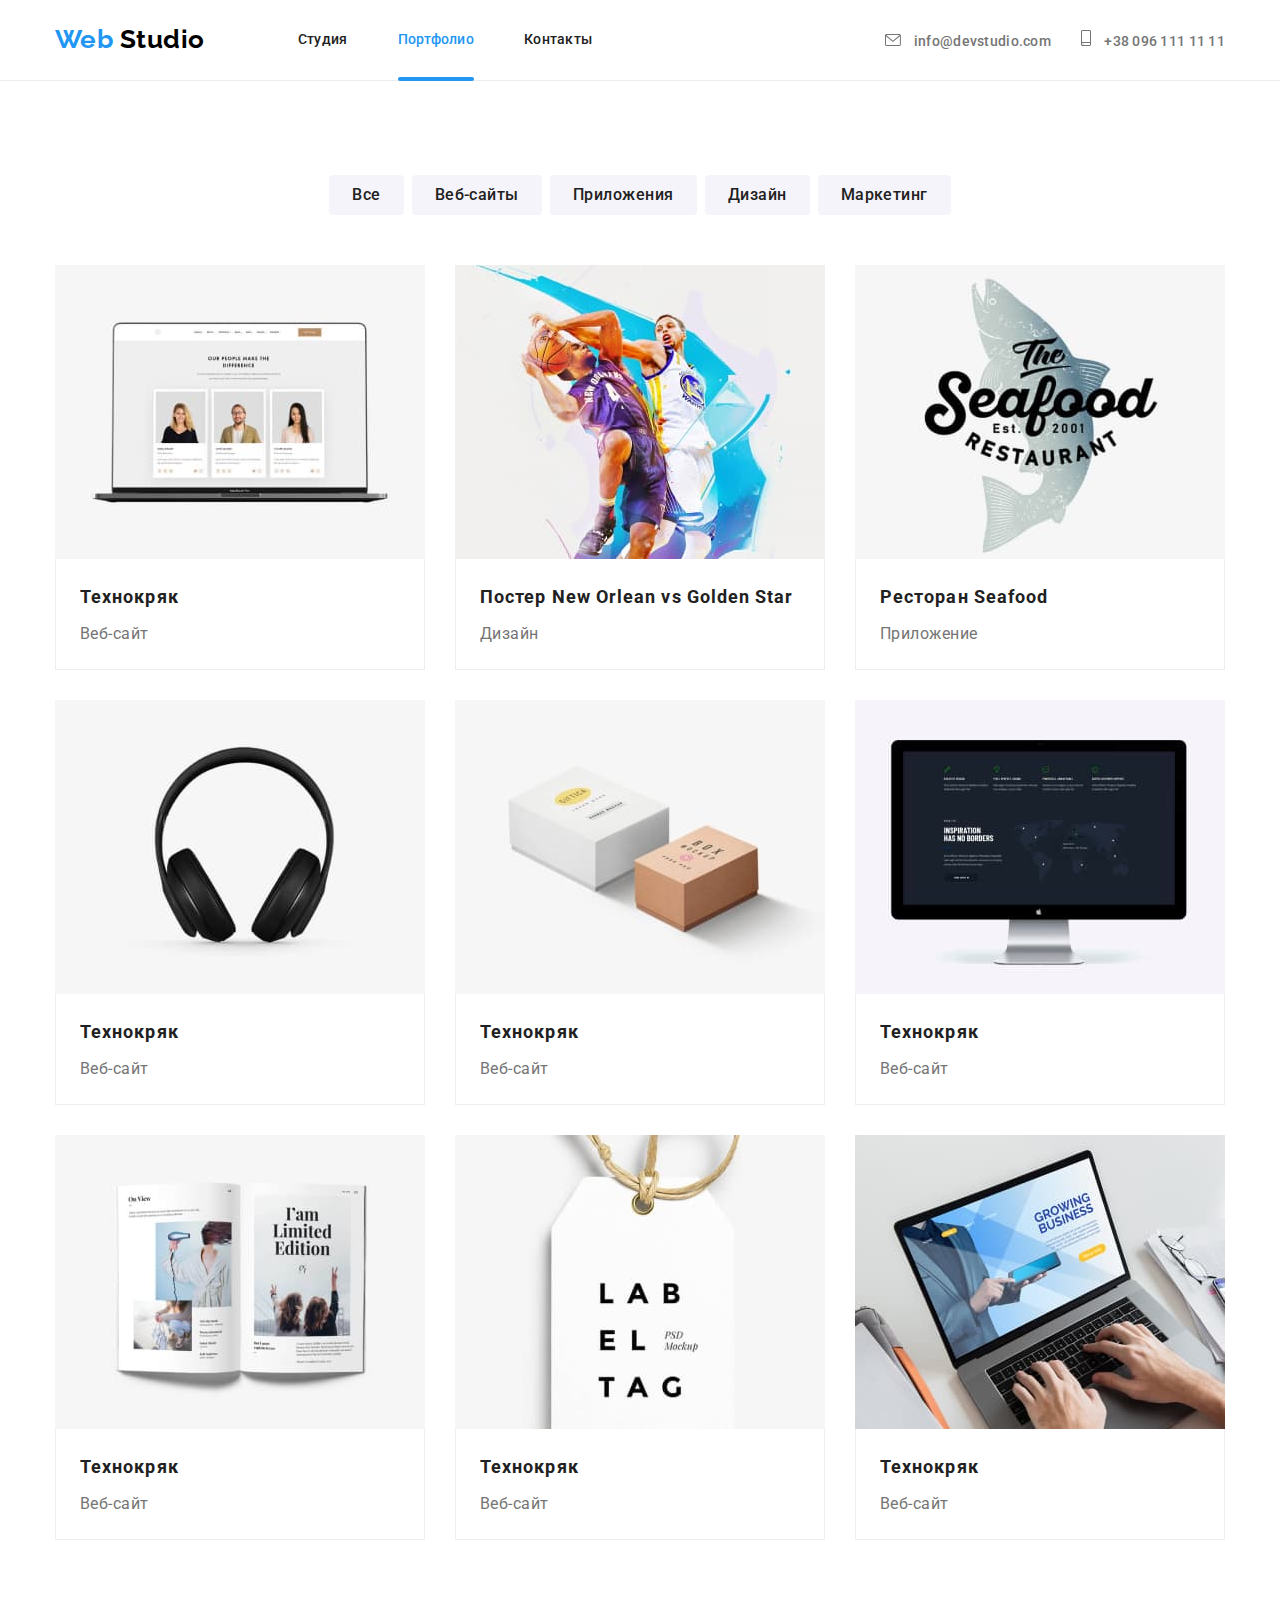
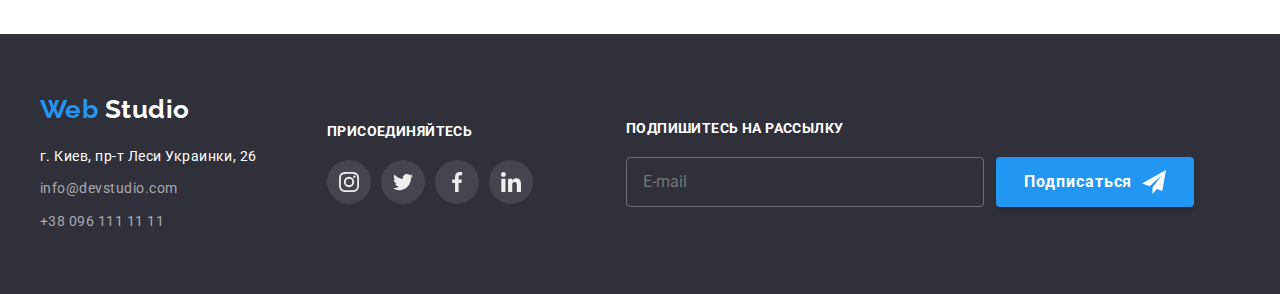
==== portfolio.html @ 6290dba3 "new" ====
<!DOCTYPE html>
<html lang="ru">
  <head>
    <meta charset="UTF-8" />
    <meta http-equiv="X-UA-Compatible" content="IE=edge" />
    <meta name="viewport" content="width=device-width, initial-scale=1.0" />
    <title>WebStudio</title>
    <link
      href="https://fonts.googleapis.com/css2?family=Raleway:wght@700&family=Roboto:wght@400;500;700;900&display=swap"
      rel="stylesheet"
    />
    <link
      rel="stylesheet"
      href="https://cdnjs.cloudflare.com/ajax/libs/modern-normalize/1.1.0/modern-normalize.min.css"
    />
    <!-- <link rel="stylesheet" href="./css/styles.css" /> -->
    <link rel="stylesheet" href="./css/main.min.css"/>
  </head>
  <body>
    <!--  Шапка страницы -->
    <header class="header">
      <div class="container main-nav">
        <a href="./index.html" class="logo link">
          Web <span class="accent link">Studio</span></a
        >

        <!-- Навигация -->
        <nav>
          <ul class="site-nav">
            <li class="item"><a href="./index.html" class="link">Студия</a></li>
            <li class="item">
              <a href="./portfolio.html" class="link current">Портфолио</a>
            </li>
            <li class="item"><a href="" class="link item">Контакты</a></li>
          </ul>
        </nav>

        <!-- Контактные данные -->
        <ul class="auth-nav">
          <li class="item">
            <a href="mailto:info@devstudio.com" class="auth-nav-link link">
              <svg class="auth-icon" width="16px" height="12px">
                <use href="./images/symbol-img.svg#icon-envelope"></use>
              </svg>
              info@devstudio.com
            </a>
          </li>
          <li class="item">
            <a href="tel:+380961111111" class="auth-nav-link link">
              <svg class="auth-icon" width="10" height="16">
                <use href="./images/symbol-img.svg#icon-smartphone"></use>
              </svg>
              +38 096 111 11 11
            </a>
          </li>
        </ul>
      </div>
    </header>

    <!-- Фильтр и контент -->
    <main class="main__portfolio">
      <section>
        <div class="container">
          <ul class="filter">
            <li class="filter__item">
              <button type="button" class="filter__button">Все</button>
            </li>
            <li class="filter__item">
              <button type="button" class="filter__button">Веб-сайты</button>
            </li>
            <li class="filter__item">
              <button type="button" class="filter__button">Приложения</button>
            </li>
            <li class="filter__item">
              <button type="button" class="filter__button">Дизайн</button>
            </li>
            <li class="filter__item">
              <button type="button" class="filter__button">Маркетинг</button>
            </li>
          </ul>
        </div>

        <!-- Content-->
        <h1 class="content-hero visually-hidden">Content</h1>
        <div class="container">
          <ul class="card">
            <li class="card__info">
              <a class="card__link link" href="">
                <div class="card__item">
                  <img
                    src="./images/img-portfolio2.jpg"
                    alt="Открытый ноутбух"
                    width="370"
                    height="294"
                  />
                  <p class="card__text">
                    Ресурс предлагает комплексные предложения с разным уровнем
                    функционала и сервисов. Все это позволит посетителю получить
                    исчерпывающие сведения о компании или частном лице.
                  </p>
                </div>

                <div class="header__conteiner">
                  <h2 class="header__title">Технокряк</h2>
                  <p class="header__text">Веб-сайт</p>
                </div>
              </a>
            </li>
            <li class="card__info">
              <a class="card__link link" href="">
                <div class="card__item">
                  <img
                    src="./images/img-portfolio3.jpg"
                    alt="Баскетболисты"
                    width="370"
                    height="294"
                  />
                  <p class="card__text">
                    РРесурс предлагает комплексные предложения с разным уровнем
                    функционала и сервисов. Все это позволит посетителю получить
                    исчерпывающие сведения о компании или частном лице.
                  </p>
                </div>

                <div class="header__conteiner">
                  <h2 class="header__title">
                    Постер New Orlean vs Golden Star
                  </h2>
                  <p class="header__text">Дизайн</p>
                </div>
              </a>
            </li>
            <li class="card__info">
              <a class="card__link link" href="">
                <div class="card__item">
                  <img
                    src="./images/img-portfolio4.jpg"
                    alt="Лого ресторана"
                    width="370"
                    height="294"
                  />
                  <p class="card__text">
                    Ресурс предлагает комплексные предложения с разным уровнем
                    функционала и сервисов. Все это позволит посетителю получить
                    исчерпывающие сведения о компании или частном лице.
                  </p>
                </div>

                <div class="header__conteiner">
                  <h2 class="header__title">Ресторан Seafood</h2>
                  <p class="header__text">Приложение</p>
                </div>
              </a>
            </li>
            <li class="card__info">
              <a class="card__link link" href="">
                <div class="card__item">
                  <img
                    src="./images/img-portfolio5.jpg"
                    alt="Открытый ноутбух"
                    width="370"
                    height="294"
                  />
                  <p class="card__text">
                    Ресурс предлагает комплексные предложения с разным уровнем
                    функционала и сервисов. Все это позволит посетителю получить
                    исчерпывающие сведения о компании или частном лице.
                  </p>
                </div>

                <div class="header__conteiner">
                  <h2 class="header__title">Технокряк</h2>
                  <p class="header__text">Веб-сайт</p>
                </div>
              </a>
            </li>
            <li class="card__info">
              <a class="card__link link" href="">
                <div class="card__item">
                  <img
                    src="./images/img-portfolio6.jpg"
                    alt="Открытый ноутбух"
                    width="370"
                    height="294"
                  />
                  <p class="card__text">
                    Ресурс предлагает комплексные предложения с разным уровнем
                    функционала и сервисов. Все это позволит посетителю получить
                    исчерпывающие сведения о компании или частном лице.
                  </p>
                </div>

                <div class="header__conteiner">
                  <h2 class="header__title">Технокряк</h2>
                  <p class="header__text">Веб-сайт</p>
                </div>
              </a>
            </li>
            <li class="card__info">
              <a class="card__link link" href="">
                <div class="card__item">
                  <img
                    src="./images/img-portfolio7.jpg"
                    alt="Открытый ноутбух"
                    width="370"
                    height="294"
                  />
                  <p class="card__text">
                    Ресурс предлагает комплексные предложения с разным уровнем
                    функционала и сервисов. Все это позволит посетителю получить
                    исчерпывающие сведения о компании или частном лице.
                  </p>
                </div>

                <div class="header__conteiner">
                  <h2 class="header__title">Технокряк</h2>
                  <p class="header__text">Веб-сайт</p>
                </div>
              </a>
            </li>
            <li class="card__info">
              <a class="card__link link" href="">
                <div class="card__item">
                  <img
                    src="./images/img-portfolio8.jpg"
                    alt="Открытый ноутбух"
                    width="370"
                    height="294"
                  />
                  <p class="card__text">
                    Ресурс предлагает комплексные предложения с разным уровнем
                    функционала и сервисов. Все это позволит посетителю получить
                    исчерпывающие сведения о компании или частном лице.
                  </p>
                </div>

                <div class="header__conteiner">
                  <h2 class="header__title">Технокряк</h2>
                  <p class="header__text">Веб-сайт</p>
                </div>
              </a>
            </li>
            <li class="card__info">
              <a class="card__link link" href="">
                <div class="card__item">
                  <img
                    src="./images/img-portfolio9.jpg"
                    alt="Открытый ноутбух"
                    width="370"
                    height="294"
                  />
                  <p class="card__text">
                    Ресурс предлагает комплексные предложения с разным уровнем
                    функционала и сервисов. Все это позволит посетителю получить
                    исчерпывающие сведения о компании или частном лице.
                  </p>
                </div>

                <div class="header__conteiner">
                  <h2 class="header__title">Технокряк</h2>
                  <p class="header__text">Веб-сайт</p>
                </div>
              </a>
            </li>
            <li class="card__info">
              <a class="card__link link" href="">
                <div class="card__item">
                  <img
                    src="./images/img-portfolio10.jpg"
                    alt="Открытый ноутбух"
                    width="370"
                    height="294"
                  />
                  <p class="card__text">
                    Ресурс предлагает комплексные предложения с разным уровнем
                    функционала и сервисов. Все это позволит посетителю получить
                    исчерпывающие сведения о компании или частном лице.
                  </p>
                </div>

                <div class="header__conteiner">
                  <h2 class="header__title">Технокряк</h2>
                  <p class="header__text">Веб-сайт</p>
                </div>
              </a>
            </li>
          </ul>
        </div>
      </section>
    </main>

     <!-- Page footer -->
    <footer class="footer">
      <div class="footer__container container ">
        <div >
          <a href="./index.html" class="footer__logo link">
            Web <span class="accent link">Studio</span></a
          >
          <address class="navigation">
            <a
              href="https://goo.gl/maps/A9gjcNeJawxpGRib9"
              class="navigation__address link"
              >г. Киев, пр-т Леси Украинки, 26</a
            >
            <ul >
              <li class="navigation__item">
                <a href="mailto:info@devstudio.com" class="navigation__link link"
                  >info@devstudio.com</a
                >
              </li>
              <li class="navigation__item">
                <a href="tel:+380961111111" class="navigation__link link"
                  >+38 096 111 11 11</a
                >
              </li>
            </ul>
          </address>
        </div>
        <div class="soc__conteinet">
          <h2 class="soc__title">Присоединяйтесь</h2>
          <ul class="soc__wrap list">
            <li class="soc__item">
              <a href="" class="soc__link link">
                <svg class="icon-soc-footer" width="20" height="20">
                  <use href="./images/symbol-img.svg#icon-instagram-2"></use>
                </svg>
              </a>
            </li>
            <li class="soc__item">
              <a href="" class="soc__link link">
                <svg class="icon-soc-footer" width="20" height="20">
                  <use href="./images/symbol-img.svg#icon-twitter-1"></use>
                </svg>
              </a>
            </li>
            <li class="soc__item">
              <a href="" class="soc__link link">
                <svg class="icon-soc-footer" width="20" height="20">
                  <use href="./images/symbol-img.svg#icon-facebook-1"></use>
                </svg>
              </a>
            </li>
            <li class="soc__item">
              <a href="" class="soc__link link">
                <svg class="icon-soc-footer" width="20" height="20">
                  <use href="./images/symbol-img.svg#icon-linkedin-1"></use>
                </svg>
              </a>
            </li>
          </ul>
        </div>

        <div class="footer-subs">
          <form class="footer-subs-form">
            <h2 class="soc__title">Подпишитесь на рассылку</h2>
            <label for="email" class="footer-form-label"> 
              <input
                type="email"
                class="footer-form-input"
                name="email"
                placeholder="E-mail"
              />
            
            <button type="submit" class="button-subs-footer">
              Подписаться
              <span>
                <svg class="icon-subs-footer" width="24" height="24">
                  <use href="./images/symbol-img.svg#icon-icon-send"></use>
                </svg>
              </span>
            </button>
            </label>
            
          </form>
        </div>
      </div>
    </footer>
  </body>
</html>
---- css/main.min.css ----
:root{--accent-color: #2196f3;--primery-text-color: #757575;--titel-text-color: #212121;--white-color: #ffffff;--main-background-color: #e5e5e5;--secondary-background-color: #f5f4fa;--footer-text-color: rgba(255, 255, 255, 0.6);--background-color-hero-footer: #2f303a;--lodo-color: #000000}.visually-hidden{position:absolute;white-space:nowrap;width:1px;height:1px;overflow:hidden;border:0;padding:0;clip:rect(0 0 0 0);-webkit-clip-path:inset(50%);clip-path:inset(50%);margin:-1px}body{color:var(--titel-text-color);font-family:Roboto,sans-serif;letter-spacing:.03em}.container{margin:0 auto;width:1200px;padding-left:15px;padding-right:15px}h1,h2,h3,h4,h5,h6,p{margin:0}ul{margin:0;padding-left:0}ul{list-style:none}.link{text-decoration:none;margin:0;padding:0}img{display:block}.header{border-bottom:1px solid #ececec}.main-nav{display:-webkit-box;display:-ms-flexbox;display:flex;-webkit-box-align:center;-ms-flex-align:center;align-items:center}.site-nav,.auth-nav{font-weight:500;font-size:14px;line-height:1.14;letter-spacing:.02em}.site-nav{display:-webkit-box;display:-ms-flexbox;display:flex;margin-left:93px}.site-nav .item:not(:last-child){margin-right:50px}.site-nav .item{display:block}.site-nav .link{display:block;position:relative;padding-top:32px;padding-bottom:32px;-webkit-transition:color 250ms cubic-bezier(0.4, 0, 0.2, 1);transition:color 250ms cubic-bezier(0.4, 0, 0.2, 1)}.site-nav .link{color:var(--titel-text-color)}.site-nav .link:hover,.site-nav .link:focus{color:var(--accent-color)}.site-nav .link.current{color:var(--accent-color)}.site-nav .link.current::after{content:"";position:absolute;display:block;width:100%;height:4px;background:#2196f3;border-radius:2px;bottom:-1px}.auth-nav{display:-webkit-box;display:-ms-flexbox;display:flex;margin-left:auto;-webkit-box-align:baseline;-ms-flex-align:baseline;align-items:baseline}.auth-nav .item+.item{margin-left:30px}.auth-icon{margin-right:10px;fill:var(--primery-text-color);background-color:#fff;-webkit-transition:fill 250ms cubic-bezier(0.4, 0, 0.2, 1);transition:fill 250ms cubic-bezier(0.4, 0, 0.2, 1)}.auth-nav-link{-webkit-transition:color 250ms cubic-bezier(0.4, 0, 0.2, 1);transition:color 250ms cubic-bezier(0.4, 0, 0.2, 1)}.auth-nav-link{color:var(--primery-text-color)}.auth-nav-link:hover,.auth-nav-link:focus{color:var(--accent-color)}.auth-nav-link:hover .auth-icon,.auth-nav-link:focus .auth-icon{fill:var(--accent-color)}.logo{font-family:Raleway,sans-serif;font-weight:700;font-size:26px;line-height:1.19;-webkit-transition:color 250ms cubic-bezier(0.4, 0, 0.2, 1);transition:color 250ms cubic-bezier(0.4, 0, 0.2, 1)}.logo{color:var(--accent-color);padding-top:24px;padding-bottom:25px}.logo .accent{color:var(--lodo-color);-webkit-transition:color 250ms cubic-bezier(0.4, 0, 0.2, 1);transition:color 250ms cubic-bezier(0.4, 0, 0.2, 1)}.logo .accent:hover,.logo .accent:focus{color:var(--accent-color)}.logo:hover,.logo:focus{color:var(--logo-color)}.hero{background-color:var(--background-color-hero-footer);background-image:-webkit-gradient(linear, left top, left bottom, from(rgba(47, 48, 58, 0.4)), to(rgba(47, 48, 58, 0.4))),url(../images/Img-hero.jpg);background-image:linear-gradient(rgba(47, 48, 58, 0.4), rgba(47, 48, 58, 0.4)),url(../images/Img-hero.jpg);max-width:1600px;background-size:cover;text-align:center;margin:0 auto;padding-top:200px;padding-bottom:200px;background-repeat:no-repeat}.hero-title{color:var(--white-color);font-weight:900;font-size:44px;line-height:1.36;letter-spacing:.06em;text-transform:uppercase;margin-bottom:30px;max-width:696px;display:inline-block}.hero-button{color:var(--white-color);background-color:var(--accent-color);font-weight:700;font-size:16px;line-height:1.88;-webkit-box-align:center;-ms-flex-align:center;align-items:center;letter-spacing:.06em;cursor:pointer;border-radius:4px;padding:10px 32px;display:inline-block;min-width:200px;border:1px solid rgba(0,0,0,0);-webkit-transition:color 250ms cubic-bezier(0.4, 0, 0.2, 1);transition:color 250ms cubic-bezier(0.4, 0, 0.2, 1)}.container-making{display:-webkit-box;display:-ms-flexbox;display:flex;-webkit-box-pack:justify;-ms-flex-pack:justify;justify-content:space-between}.section-making{padding:94px 0px;padding-top:0}.text{color:var(--primery-text-color);font-size:14px;line-height:1.71}.making-top-wrap{position:relative}.making-text{position:absolute;bottom:0;top:88%;left:50%;width:370px;height:70px;-webkit-transform:translate(-50%, -50%);transform:translate(-50%, -50%);padding-top:27px;text-align:center;font-weight:700;font-size:14px;line-height:1.14;letter-spacing:.03em;text-transform:uppercase;color:#fff;background-color:rgba(47,48,58,.8)}.making-title{font-weight:700;font-size:36px;line-height:1.16;text-align:center;margin-bottom:50px}.benefits-title{font-weight:700;font-size:14px;line-height:1.14;text-transform:uppercase}.benefits-conteiner{display:-webkit-box;display:-ms-flexbox;display:flex;-ms-flex-preferred-size:calc(25% - 30px);flex-basis:calc(25% - 30px)}.section-benefits .benefits-item+.benefits-item{margin-left:30px}.section-benefits,.section-team{padding:94px 0px}.benefits-title{margin-bottom:10px}.sectio-icon-benefits{display:-webkit-box;display:-ms-flexbox;display:flex;-webkit-box-align:center;-ms-flex-align:center;align-items:center;-webkit-box-pack:center;-ms-flex-pack:center;justify-content:center;width:270px;height:120px;background-color:#f5f4fa;margin-bottom:30px}.conteiner-team{display:-webkit-box;display:-ms-flexbox;display:flex}.team-title{font-weight:700;font-size:36px;line-height:1.16;text-align:center;margin-bottom:50px}.conteiner-team .team-link+.team-link{margin-left:30px}.team-link{-webkit-box-shadow:0px 1px 3px rgba(0,0,0,.12),0px 1px 1px rgba(0,0,0,.14),0px 2px 1px rgba(0,0,0,.2);box-shadow:0px 1px 3px rgba(0,0,0,.12),0px 1px 1px rgba(0,0,0,.14),0px 2px 1px rgba(0,0,0,.2)}.section-team{background-color:var(--secondary-background-color)}.section-team .team-link{background-color:#fff}.personal-title,.personal-text{font-weight:500;font-size:16px;line-height:1.18;text-align:center}.personal-text{color:var(--primery-text-color);font-weight:400;margin-top:10px;margin-bottom:16px}.team-item{padding-top:30px;padding-bottom:30px}.personal-soc{display:-webkit-box;display:-ms-flexbox;display:flex;-webkit-box-pack:center;-ms-flex-pack:center;justify-content:center;background-size:100%;gap:10px}.personal-soc-link{width:44px;height:44px;border-radius:50%;display:-webkit-box;display:-ms-flexbox;display:flex;-webkit-box-pack:center;-ms-flex-pack:center;justify-content:center;-webkit-box-align:center;-ms-flex-align:center;align-items:center;-webkit-transition:background-color 250ms cubic-bezier(0.4, 0, 0.2, 1);transition:background-color 250ms cubic-bezier(0.4, 0, 0.2, 1)}.icon-soc{fill:#afb1b8;-webkit-transition:fill 250ms cubic-bezier(0.4, 0, 0.2, 1);transition:fill 250ms cubic-bezier(0.4, 0, 0.2, 1)}.personal-soc-link:hover,.personal-soc-link:focus{background-color:var(--accent-color)}.personal-soc-link:hover .icon-soc,.personal-soc-link:focus .icon-soc{fill:var(--white-color)}.section-customer{display:-webkit-box;display:-ms-flexbox;display:flex;padding-top:94px;padding-bottom:94px}.container-customer{display:-webkit-box;display:-ms-flexbox;display:flex;gap:30px}.customer-title{font-weight:700;font-size:36px;line-height:1.16;text-align:center;letter-spacing:.03em;color:var(--titel-text-color);margin-bottom:50px}.customer-link{width:170px;height:92px;display:-webkit-box;display:-ms-flexbox;display:flex;-webkit-box-pack:center;-ms-flex-pack:center;justify-content:center;-webkit-box-align:center;-ms-flex-align:center;align-items:center;border:1px solid #afb1b8;border-radius:4px;fill:#afb1b8;-webkit-transition:border-color 250ms cubic-bezier(0.4, 0, 0.2, 1);transition:border-color 250ms cubic-bezier(0.4, 0, 0.2, 1)}.icon-customer{-webkit-transition:fill 250ms cubic-bezier(0.4, 0, 0.2, 1);transition:fill 250ms cubic-bezier(0.4, 0, 0.2, 1)}.customer-link:hover,.customer-link:focus{border-color:#2196f3}.customer-link:hover .icon-customer,.customer-link:focus .icon-customer{fill:#2196f3}.footer{background-color:var(--background-color-hero-footer)}.footer__container{padding:60px 0 60px;display:-webkit-box;display:-ms-flexbox;display:flex;-webkit-box-align:center;-ms-flex-align:center;align-items:center}.footer__logo{color:var(--accent-color);font-family:Raleway,sans-serif;margin-bottom:20px;-webkit-transition:color 250ms cubic-bezier(0.4, 0, 0.2, 1);transition:color 250ms cubic-bezier(0.4, 0, 0.2, 1);font-weight:700;font-size:26px;line-height:1.19}.footer__logo:hover,.footer__logo:focus{color:var(--white-color)}.footer__logo .accent{-webkit-transition:color 250ms cubic-bezier(0.4, 0, 0.2, 1);transition:color 250ms cubic-bezier(0.4, 0, 0.2, 1);color:var(--white-color)}.footer__logo .accent:hover,.footer__logo .accent:focus{color:var(--accent-color)}.navigation__address{color:#fff;font-weight:400;font-size:14px;line-height:1.71;font-style:normal;margin-top:20px;margin-bottom:9px;display:inline-block}.navigation__link{color:var(--footer-text-color);font-size:14px;line-height:1.71;font-style:normal;display:inline-block;-webkit-transition:color 250ms cubic-bezier(0.4, 0, 0.2, 1);transition:color 250ms cubic-bezier(0.4, 0, 0.2, 1)}.navigation__link:hover,.navigation__link:focus{color:var(--accent-color)}.navigation__item:not(:last-child){margin-bottom:9px}.soc__title{font-weight:700;font-size:14px;line-height:1.14;letter-spacing:.03em;text-transform:uppercase;color:#fff;margin-bottom:20px}.soc__wrap{display:-webkit-box;display:-ms-flexbox;display:flex;gap:10px}.soc__link{display:-webkit-box;display:-ms-flexbox;display:flex;width:44px;height:44px;border-radius:50%;-webkit-box-pack:center;-ms-flex-pack:center;justify-content:center;-webkit-box-align:center;-ms-flex-align:center;align-items:center;fill:#eee;background:rgba(255,255,255,.1);-webkit-transition:background-color 250ms cubic-bezier(0.4, 0, 0.2, 1);transition:background-color 250ms cubic-bezier(0.4, 0, 0.2, 1)}.soc__link:hover,.soc__link:focus{background-color:#2196f3}.soc__conteinet{max-width:206px;margin-left:70px}.footer-subs{display:-webkit-box;display:-ms-flexbox;display:flex;width:570px;min-height:86px;margin-left:93px;-webkit-box-align:center;-ms-flex-align:center;align-items:center}.footer-form-label{display:-webkit-box;display:-ms-flexbox;display:flex}.footer-form-input{padding-left:16px;background-color:rgba(0,0,0,0);border:1px solid rgba(255,255,255,.3);border-radius:4px;margin-right:12px;width:358px;height:50px;color:var(--white-color)}.button-subs-footer{background-color:var(--accent-color);padding:10px 28px;font-weight:700;font-size:16px;line-height:1.88px;cursor:pointer;display:-webkit-box;display:-ms-flexbox;display:flex;-webkit-box-align:center;-ms-flex-align:center;align-items:center;text-align:center;letter-spacing:.06em;color:#fff;-webkit-box-shadow:0px 4px 4px rgba(0,0,0,.15);box-shadow:0px 4px 4px rgba(0,0,0,.15);border-radius:4px;border:#2196f3}.icon-subs-footer{margin-left:10px}.backdrop{position:fixed;top:0;width:100%;height:100%;background-color:rgba(0,0,0,.2);-webkit-transition:opacity 250ms cubic-bezier(0.4, 0, 0.2, 1),visibility 250ms;transition:opacity 250ms cubic-bezier(0.4, 0, 0.2, 1),visibility 250ms;background-color:rgba(0,0,0,.2)}.modal{position:absolute;width:528px;height:581px;top:50%;left:50%;-webkit-transform:translate(-50%, -50%) scale(1);transform:translate(-50%, -50%) scale(1);background-color:#fff;border-radius:4px;-webkit-box-shadow:0px 1px 3px rgba(0,0,0,.12),0px 1px 1px rgba(0,0,0,.14),0px 2px 1px rgba(0,0,0,.2);box-shadow:0px 1px 3px rgba(0,0,0,.12),0px 1px 1px rgba(0,0,0,.14),0px 2px 1px rgba(0,0,0,.2);-webkit-transition:-webkit-transform 250ms cubic-bezier(0.4, 0, 0.2, 1);transition:-webkit-transform 250ms cubic-bezier(0.4, 0, 0.2, 1);transition:transform 250ms cubic-bezier(0.4, 0, 0.2, 1);transition:transform 250ms cubic-bezier(0.4, 0, 0.2, 1), -webkit-transform 250ms cubic-bezier(0.4, 0, 0.2, 1);padding:40px}.backdrop.is-hidden .modal{-webkit-transform:translate(-50%, 50%) scale(0);transform:translate(-50%, 50%) scale(0)}.modal-close{position:absolute;right:8px;top:8px;width:30px;height:30px;border:1px solid rgba(0,0,0,.1);border-radius:50%;background-color:rgba(0,0,0,0)}.is-hidden{opacity:0;visibility:hidden;pointer-events:none}textarea{resize:none}.modal-close:hover{fill:#2196f3;-webkit-transition:border-color 250ms cubic-bezier(0.4, 0, 0.2, 1);transition:border-color 250ms cubic-bezier(0.4, 0, 0.2, 1);cursor:pointer}.modal-title{font-weight:700;font-size:20px;line-height:1.15;text-align:center;letter-spacing:.03em;margin-bottom:12px;display:block}.modal-form{font-weight:400;font-size:12px;line-height:1.1;letter-spacing:.01em;color:#757575;display:block;margin-bottom:10px}.modal-form-input{display:block;width:100%;height:40px;border:1px solid rgba(33,33,33,.2);border-radius:4px;padding-left:42px;font-weight:400;font-size:12px;line-height:1.6px;color:#757575;letter-spacing:.01em;-webkit-transition:border-color 250ms cubic-bezier(0.4, 0, 0.2, 1);transition:border-color 250ms cubic-bezier(0.4, 0, 0.2, 1);cursor:pointer}.modal-form-input:focus{outline:rgba(0,0,0,0);border-color:var(--accent-color)}.modal-comment:focus{outline:rgba(0,0,0,0);border-color:var(--accent-color)}.input-wrap{position:relative;-webkit-transition:border-color 250ms cubic-bezier(0.4, 0, 0.2, 1);transition:border-color 250ms cubic-bezier(0.4, 0, 0.2, 1)}.icon-modal{position:absolute;top:50%;left:12px;-webkit-transform:translateY(-50%);transform:translateY(-50%)}.modal-form-input:focus+.icon-modal{fill:var(--accent-color)}textarea::-webkit-input-placeholder{display:block;font-weight:400;font-size:12px;line-height:1.6px;letter-spacing:.01em;color:rgba(117,117,117,.5);padding-top:6px}textarea::-moz-placeholder{display:block;font-weight:400;font-size:12px;line-height:1.6px;letter-spacing:.01em;color:rgba(117,117,117,.5);padding-top:6px}textarea:-ms-input-placeholder{display:block;font-weight:400;font-size:12px;line-height:1.6px;letter-spacing:.01em;color:rgba(117,117,117,.5);padding-top:6px}textarea::-ms-input-placeholder{display:block;font-weight:400;font-size:12px;line-height:1.6px;letter-spacing:.01em;color:rgba(117,117,117,.5);padding-top:6px}textarea::placeholder{display:block;font-weight:400;font-size:12px;line-height:1.6px;letter-spacing:.01em;color:rgba(117,117,117,.5);padding-top:6px}.modal-comment{width:100%;height:120px;border:1px solid rgba(33,33,33,.2);border-radius:4px;padding:12px 16px}.label-chekbox{display:-webkit-box;display:-ms-flexbox;display:flex;-webkit-box-align:center;-ms-flex-align:center;align-items:center;-webkit-box-pack:center;-ms-flex-pack:center;justify-content:center;font-weight:400;font-size:14px;line-height:1.71px;letter-spacing:.03em;color:#757575;margin-top:20px;margin-bottom:30px}.accent-color-accord{color:#2196f3;margin-left:1.8px}.checkbox-accord{font-weight:400;font-size:14px;line-height:1.71px;letter-spacing:.03em;color:#757575;display:-webkit-box;display:-ms-flexbox;display:flex;-webkit-box-align:center;-ms-flex-align:center;align-items:center;-ms-flex-wrap:nowrap;flex-wrap:nowrap;-ms-flex-line-pack:center;align-content:center;-webkit-box-pack:center;-ms-flex-pack:center;justify-content:center;-webkit-transition:color 250ms cubic-bezier(0.4, 0, 0.2, 1);transition:color 250ms cubic-bezier(0.4, 0, 0.2, 1);margin-bottom:30px}.checkbox-accord::before{content:"";width:15px;height:15px;border:2px solid #212121;border-radius:3px;margin-right:7px}.input-checkbox-accord:checked+.checkbox-accord::before{background-color:#2196f3;border-color:var(--accent-color);background-image:url(../images/icon\ check.svg);background-repeat:no-repeat;background-size:contain;background-origin:border-box;-webkit-transition:color 250ms cubic-bezier(0.4, 0, 0.2, 1);transition:color 250ms cubic-bezier(0.4, 0, 0.2, 1)}.input-checkbox-accord{-webkit-appearance:none;-moz-appearance:none;appearance:none}.modal-go-button{color:var(--white-color);background-color:var(--accent-color);font-weight:700;font-size:16px;line-height:1.88;-webkit-box-align:center;-ms-flex-align:center;align-items:center;letter-spacing:.06em;cursor:pointer;border-radius:4px;padding:10px 55px;display:block;min-width:200px;border:1px solid rgba(0,0,0,0);-webkit-transition:color 250ms cubic-bezier(0.4, 0, 0.2, 1);transition:color 250ms cubic-bezier(0.4, 0, 0.2, 1);-webkit-box-shadow:0px 1px 3px rgba(0,0,0,.12),0px 1px 1px rgba(0,0,0,.14),0px 2px 1px rgba(0,0,0,.2);box-shadow:0px 1px 3px rgba(0,0,0,.12),0px 1px 1px rgba(0,0,0,.14),0px 2px 1px rgba(0,0,0,.2)}.container-modal-btn{display:-webkit-box;display:-ms-flexbox;display:flex;-webkit-box-align:center;-ms-flex-align:center;align-items:center;-ms-flex-wrap:nowrap;flex-wrap:nowrap;-ms-flex-line-pack:center;align-content:center;-webkit-box-pack:center;-ms-flex-pack:center;justify-content:center}.modal-form-label{display:block;margin-bottom:5px}.filter{display:-webkit-box;display:-ms-flexbox;display:flex;-webkit-box-pack:center;-ms-flex-pack:center;justify-content:center}.filter__item{margin-top:94px}.filter__item+.filter__item{margin-bottom:50px;margin-left:8px}.filter__button{font-family:"Roboto";font-weight:500;font-size:16px;line-height:1.62;letter-spacing:.03em;text-align:center;background-color:var(--secondary-background-color);color:var(--titel-text-color);-webkit-box-align:center;-ms-flex-align:center;align-items:center;cursor:pointer;display:inline-block;padding:6px 22px;border:1px solid rgba(0,0,0,0);border-radius:4px;-webkit-transition:color 250ms cubic-bezier(0.4, 0, 0.2, 1),background-color 250ms cubic-bezier(0.4, 0, 0.2, 1),-webkit-box-shadow 250ms cubic-bezier(0.4, 0, 0.2, 1);transition:color 250ms cubic-bezier(0.4, 0, 0.2, 1),background-color 250ms cubic-bezier(0.4, 0, 0.2, 1),-webkit-box-shadow 250ms cubic-bezier(0.4, 0, 0.2, 1);transition:color 250ms cubic-bezier(0.4, 0, 0.2, 1),background-color 250ms cubic-bezier(0.4, 0, 0.2, 1),box-shadow 250ms cubic-bezier(0.4, 0, 0.2, 1);transition:color 250ms cubic-bezier(0.4, 0, 0.2, 1),background-color 250ms cubic-bezier(0.4, 0, 0.2, 1),box-shadow 250ms cubic-bezier(0.4, 0, 0.2, 1),-webkit-box-shadow 250ms cubic-bezier(0.4, 0, 0.2, 1)}.filter__button:hover,.filter__button:focus{background-color:var(--accent-color);color:var(--white-color);-webkit-box-shadow:0px 3px 1px rgba(0,0,0,.1),0px 1px 2px rgba(0,0,0,.08),0px 2px 2px rgba(0,0,0,.12);box-shadow:0px 3px 1px rgba(0,0,0,.1),0px 1px 2px rgba(0,0,0,.08),0px 2px 2px rgba(0,0,0,.12)}.card{display:-webkit-box;display:-ms-flexbox;display:flex;-ms-flex-wrap:wrap;flex-wrap:wrap;margin-bottom:94px}.card__link{display:inline-block;-webkit-transition:-webkit-box-shadow 250ms cubic-bezier(0.4, 0, 0.2, 1);transition:-webkit-box-shadow 250ms cubic-bezier(0.4, 0, 0.2, 1);transition:box-shadow 250ms cubic-bezier(0.4, 0, 0.2, 1);transition:box-shadow 250ms cubic-bezier(0.4, 0, 0.2, 1), -webkit-box-shadow 250ms cubic-bezier(0.4, 0, 0.2, 1)}.card__link:hover,.card__link:focus{-webkit-box-shadow:0px 1px 1px rgba(0,0,0,.12),0px 4px 4px rgba(0,0,0,.06),1px 4px 6px rgba(0,0,0,.16);box-shadow:0px 1px 1px rgba(0,0,0,.12),0px 4px 4px rgba(0,0,0,.06),1px 4px 6px rgba(0,0,0,.16)}.card__info{margin-right:30px;margin-bottom:30px;-ms-flex-preferred-size:calc(33.3333333333% - 30px);flex-basis:calc(33.3333333333% - 30px)}.card__info:nth-child(3n){margin-right:0}.card__info:nth-last-child(-n+3){margin-bottom:0}.card__item{position:relative;overflow:hidden}.card__text{position:absolute;top:0;left:0;height:100%;-webkit-transform:translateY(100%);transform:translateY(100%);font-weight:400;font-size:18px;line-height:1.56;letter-spacing:.03em;padding:63px 24px;-webkit-transition:-webkit-transform 250ms cubic-bezier(0.4, 0, 0.2, 1);transition:-webkit-transform 250ms cubic-bezier(0.4, 0, 0.2, 1);transition:transform 250ms cubic-bezier(0.4, 0, 0.2, 1);transition:transform 250ms cubic-bezier(0.4, 0, 0.2, 1), -webkit-transform 250ms cubic-bezier(0.4, 0, 0.2, 1);background-color:rgba(33,150,243,.9);color:#fff}.card__info:hover .card__text,.card__info:focus .card__text{-webkit-transform:translateY(0);transform:translateY(0)}.header__conteiner{padding:20px 24px;background:#fff;border:1px solid #eee;border-top:0}.header__title{font-weight:700;font-size:18px;line-height:2;letter-spacing:.06em;color:var(--titel-text-color)}.header__text{font-size:16px;line-height:1.87;color:var(--primery-text-color);margin-top:4px}/*# sourceMappingURL=main.min.css.map */
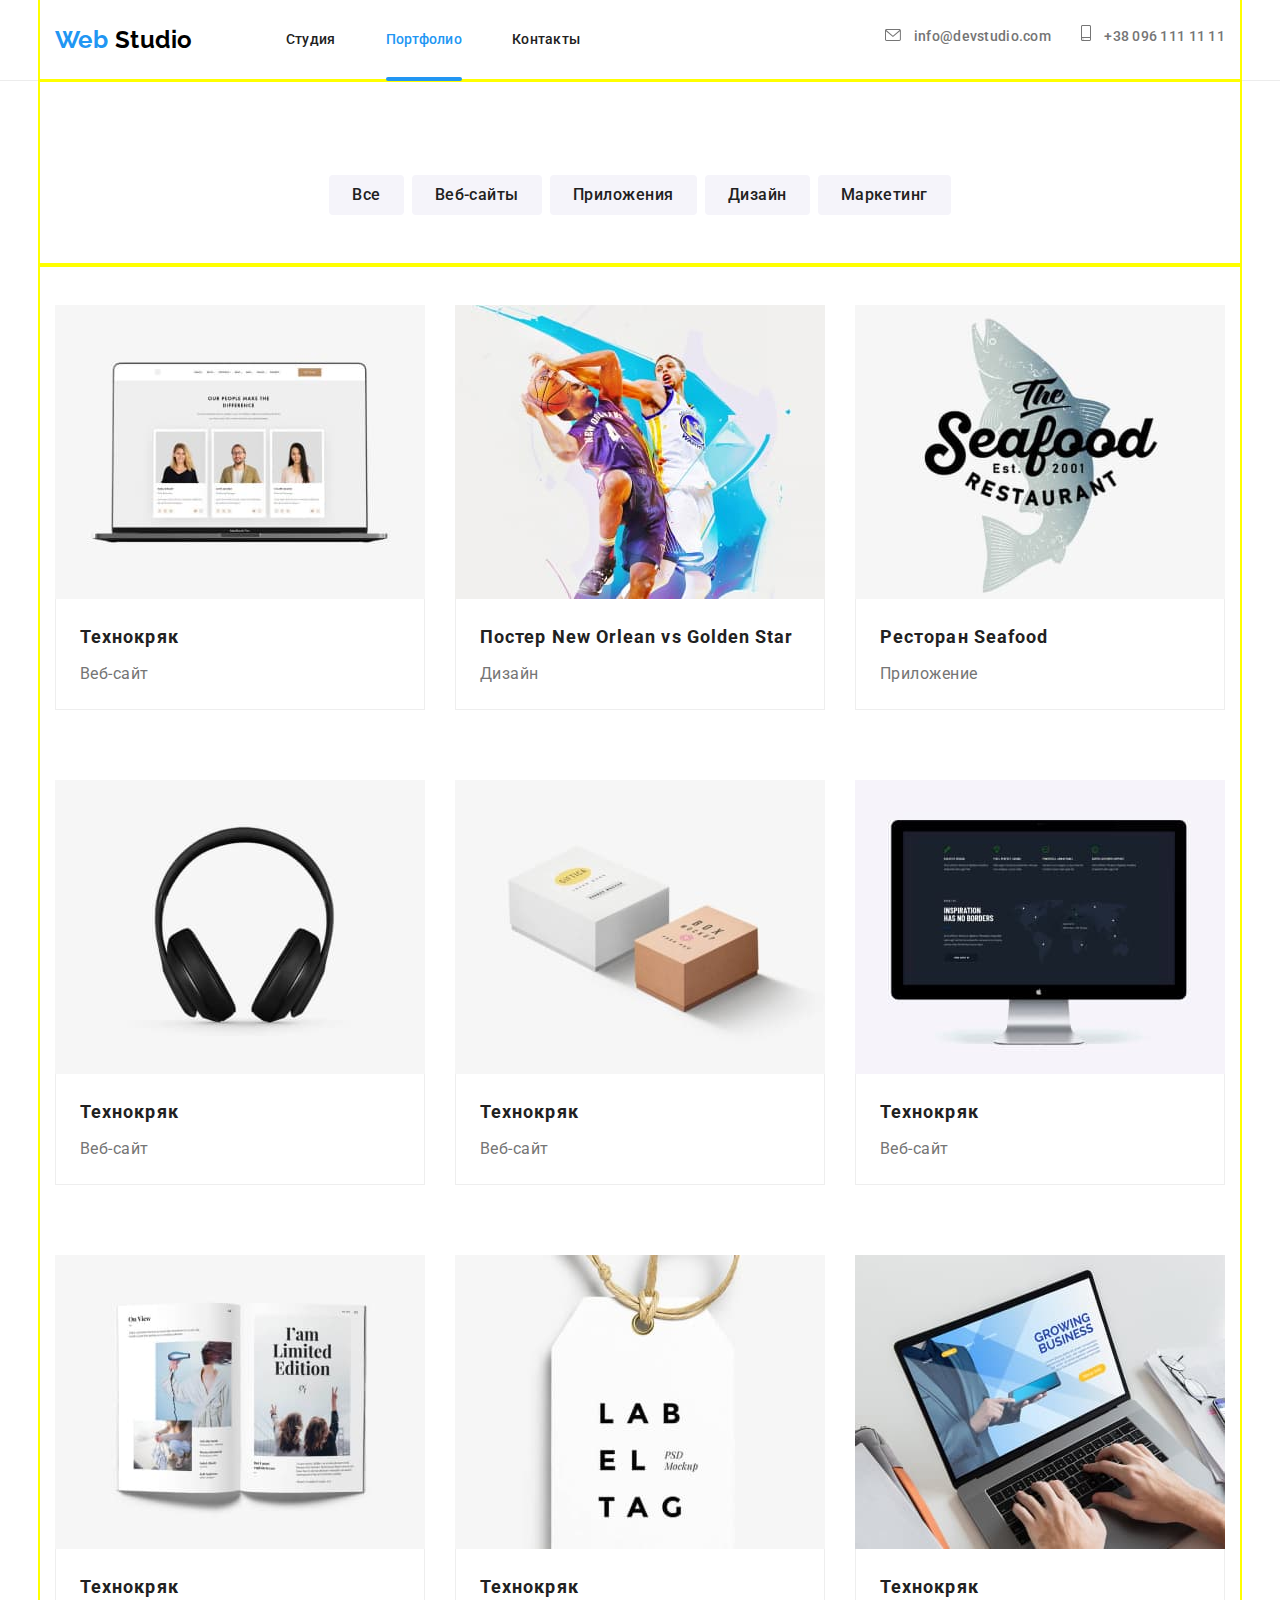
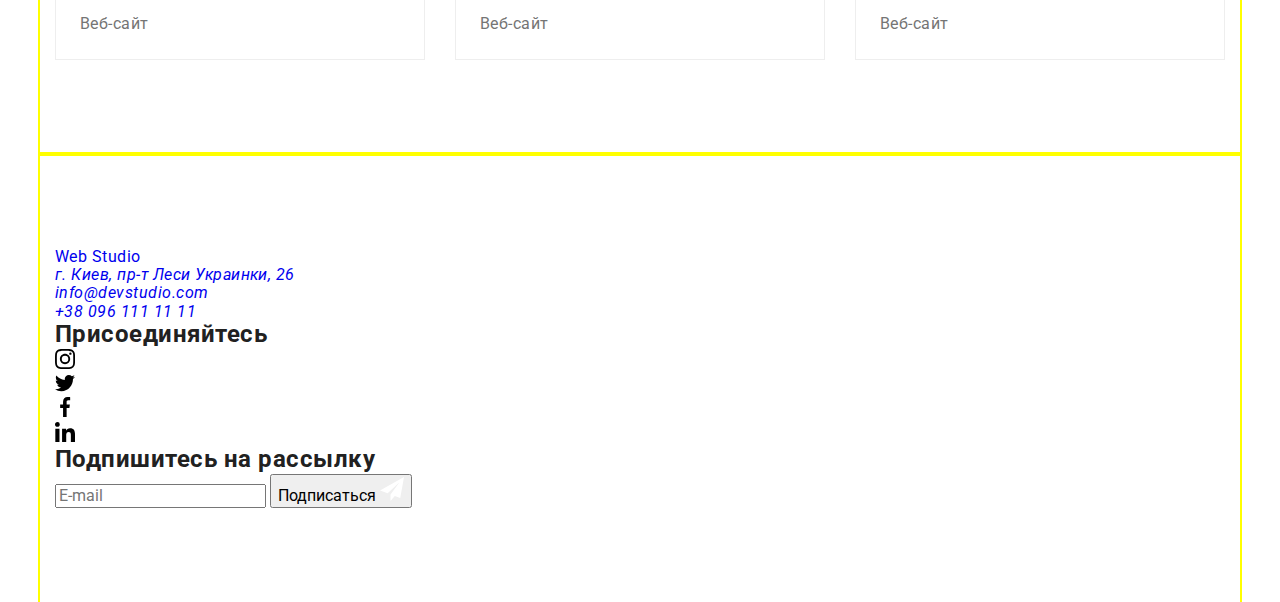
==== commit bdc6ed6e: "update" ====
--- a/portfolio.html
+++ b/portfolio.html
@@ -82,8 +82,8 @@
 
         <!-- Content-->
         <h1 class="content-hero visually-hidden">Content</h1>
-        <div class="container">
-          <ul class="card">
+        <div class="container ">
+          <ul class="card padding">
             <li class="card__info">
               <a class="card__link link" href="">
                 <div class="card__item">
@@ -291,8 +291,8 @@
 
      <!-- Page footer -->
     <footer class="footer">
-      <div class="footer__container container ">
-        <div >
+      <div class="footer__container container padding">
+        <div class="navigation__container">
           <a href="./index.html" class="footer__logo link">
             Web <span class="accent link">Studio</span></a
           >
@@ -348,30 +348,27 @@
               </a>
             </li>
           </ul>
-        </div>
-
+        </div> 
         <div class="footer-subs">
+          <h2 class="soc__title">Подпишитесь на рассылку</h2>
           <form class="footer-subs-form">
-            <h2 class="soc__title">Подпишитесь на рассылку</h2>
-            <label for="email" class="footer-form-label"> 
               <input
+                class="footer-form-input"
                 type="email"
-                class="footer-form-input"
                 name="email"
                 placeholder="E-mail"
-              />
-            
-            <button type="submit" class="button-subs-footer">
+              >
+              <button type="submit" class="button-subs-footer">
               Подписаться
-              <span>
-                <svg class="icon-subs-footer" width="24" height="24">
+              <span class="icon-subs-footer">
+                <svg  width="24" height="24">
                   <use href="./images/symbol-img.svg#icon-icon-send"></use>
                 </svg>
               </span>
             </button>
-            </label>
-            
           </form>
+        </div>
+         
         </div>
       </div>
     </footer>
--- a/css/main.min.css
+++ b/css/main.min.css
@@ -1 +1 @@
-:root{--accent-color: #2196f3;--primery-text-color: #757575;--titel-text-color: #212121;--white-color: #ffffff;--main-background-color: #e5e5e5;--secondary-background-color: #f5f4fa;--footer-text-color: rgba(255, 255, 255, 0.6);--background-color-hero-footer: #2f303a;--lodo-color: #000000}.visually-hidden{position:absolute;white-space:nowrap;width:1px;height:1px;overflow:hidden;border:0;padding:0;clip:rect(0 0 0 0);-webkit-clip-path:inset(50%);clip-path:inset(50%);margin:-1px}body{color:var(--titel-text-color);font-family:Roboto,sans-serif;letter-spacing:.03em}.container{margin:0 auto;width:1200px;padding-left:15px;padding-right:15px}h1,h2,h3,h4,h5,h6,p{margin:0}ul{margin:0;padding-left:0}ul{list-style:none}.link{text-decoration:none;margin:0;padding:0}img{display:block}.header{border-bottom:1px solid #ececec}.main-nav{display:-webkit-box;display:-ms-flexbox;display:flex;-webkit-box-align:center;-ms-flex-align:center;align-items:center}.site-nav,.auth-nav{font-weight:500;font-size:14px;line-height:1.14;letter-spacing:.02em}.site-nav{display:-webkit-box;display:-ms-flexbox;display:flex;margin-left:93px}.site-nav .item:not(:last-child){margin-right:50px}.site-nav .item{display:block}.site-nav .link{display:block;position:relative;padding-top:32px;padding-bottom:32px;-webkit-transition:color 250ms cubic-bezier(0.4, 0, 0.2, 1);transition:color 250ms cubic-bezier(0.4, 0, 0.2, 1)}.site-nav .link{color:var(--titel-text-color)}.site-nav .link:hover,.site-nav .link:focus{color:var(--accent-color)}.site-nav .link.current{color:var(--accent-color)}.site-nav .link.current::after{content:"";position:absolute;display:block;width:100%;height:4px;background:#2196f3;border-radius:2px;bottom:-1px}.auth-nav{display:-webkit-box;display:-ms-flexbox;display:flex;margin-left:auto;-webkit-box-align:baseline;-ms-flex-align:baseline;align-items:baseline}.auth-nav .item+.item{margin-left:30px}.auth-icon{margin-right:10px;fill:var(--primery-text-color);background-color:#fff;-webkit-transition:fill 250ms cubic-bezier(0.4, 0, 0.2, 1);transition:fill 250ms cubic-bezier(0.4, 0, 0.2, 1)}.auth-nav-link{-webkit-transition:color 250ms cubic-bezier(0.4, 0, 0.2, 1);transition:color 250ms cubic-bezier(0.4, 0, 0.2, 1)}.auth-nav-link{color:var(--primery-text-color)}.auth-nav-link:hover,.auth-nav-link:focus{color:var(--accent-color)}.auth-nav-link:hover .auth-icon,.auth-nav-link:focus .auth-icon{fill:var(--accent-color)}.logo{font-family:Raleway,sans-serif;font-weight:700;font-size:26px;line-height:1.19;-webkit-transition:color 250ms cubic-bezier(0.4, 0, 0.2, 1);transition:color 250ms cubic-bezier(0.4, 0, 0.2, 1)}.logo{color:var(--accent-color);padding-top:24px;padding-bottom:25px}.logo .accent{color:var(--lodo-color);-webkit-transition:color 250ms cubic-bezier(0.4, 0, 0.2, 1);transition:color 250ms cubic-bezier(0.4, 0, 0.2, 1)}.logo .accent:hover,.logo .accent:focus{color:var(--accent-color)}.logo:hover,.logo:focus{color:var(--logo-color)}.hero{background-color:var(--background-color-hero-footer);background-image:-webkit-gradient(linear, left top, left bottom, from(rgba(47, 48, 58, 0.4)), to(rgba(47, 48, 58, 0.4))),url(../images/Img-hero.jpg);background-image:linear-gradient(rgba(47, 48, 58, 0.4), rgba(47, 48, 58, 0.4)),url(../images/Img-hero.jpg);max-width:1600px;background-size:cover;text-align:center;margin:0 auto;padding-top:200px;padding-bottom:200px;background-repeat:no-repeat}.hero-title{color:var(--white-color);font-weight:900;font-size:44px;line-height:1.36;letter-spacing:.06em;text-transform:uppercase;margin-bottom:30px;max-width:696px;display:inline-block}.hero-button{color:var(--white-color);background-color:var(--accent-color);font-weight:700;font-size:16px;line-height:1.88;-webkit-box-align:center;-ms-flex-align:center;align-items:center;letter-spacing:.06em;cursor:pointer;border-radius:4px;padding:10px 32px;display:inline-block;min-width:200px;border:1px solid rgba(0,0,0,0);-webkit-transition:color 250ms cubic-bezier(0.4, 0, 0.2, 1);transition:color 250ms cubic-bezier(0.4, 0, 0.2, 1)}.container-making{display:-webkit-box;display:-ms-flexbox;display:flex;-webkit-box-pack:justify;-ms-flex-pack:justify;justify-content:space-between}.section-making{padding:94px 0px;padding-top:0}.text{color:var(--primery-text-color);font-size:14px;line-height:1.71}.making-top-wrap{position:relative}.making-text{position:absolute;bottom:0;top:88%;left:50%;width:370px;height:70px;-webkit-transform:translate(-50%, -50%);transform:translate(-50%, -50%);padding-top:27px;text-align:center;font-weight:700;font-size:14px;line-height:1.14;letter-spacing:.03em;text-transform:uppercase;color:#fff;background-color:rgba(47,48,58,.8)}.making-title{font-weight:700;font-size:36px;line-height:1.16;text-align:center;margin-bottom:50px}.benefits-title{font-weight:700;font-size:14px;line-height:1.14;text-transform:uppercase}.benefits-conteiner{display:-webkit-box;display:-ms-flexbox;display:flex;-ms-flex-preferred-size:calc(25% - 30px);flex-basis:calc(25% - 30px)}.section-benefits .benefits-item+.benefits-item{margin-left:30px}.section-benefits,.section-team{padding:94px 0px}.benefits-title{margin-bottom:10px}.sectio-icon-benefits{display:-webkit-box;display:-ms-flexbox;display:flex;-webkit-box-align:center;-ms-flex-align:center;align-items:center;-webkit-box-pack:center;-ms-flex-pack:center;justify-content:center;width:270px;height:120px;background-color:#f5f4fa;margin-bottom:30px}.conteiner-team{display:-webkit-box;display:-ms-flexbox;display:flex}.team-title{font-weight:700;font-size:36px;line-height:1.16;text-align:center;margin-bottom:50px}.conteiner-team .team-link+.team-link{margin-left:30px}.team-link{-webkit-box-shadow:0px 1px 3px rgba(0,0,0,.12),0px 1px 1px rgba(0,0,0,.14),0px 2px 1px rgba(0,0,0,.2);box-shadow:0px 1px 3px rgba(0,0,0,.12),0px 1px 1px rgba(0,0,0,.14),0px 2px 1px rgba(0,0,0,.2)}.section-team{background-color:var(--secondary-background-color)}.section-team .team-link{background-color:#fff}.personal-title,.personal-text{font-weight:500;font-size:16px;line-height:1.18;text-align:center}.personal-text{color:var(--primery-text-color);font-weight:400;margin-top:10px;margin-bottom:16px}.team-item{padding-top:30px;padding-bottom:30px}.personal-soc{display:-webkit-box;display:-ms-flexbox;display:flex;-webkit-box-pack:center;-ms-flex-pack:center;justify-content:center;background-size:100%;gap:10px}.personal-soc-link{width:44px;height:44px;border-radius:50%;display:-webkit-box;display:-ms-flexbox;display:flex;-webkit-box-pack:center;-ms-flex-pack:center;justify-content:center;-webkit-box-align:center;-ms-flex-align:center;align-items:center;-webkit-transition:background-color 250ms cubic-bezier(0.4, 0, 0.2, 1);transition:background-color 250ms cubic-bezier(0.4, 0, 0.2, 1)}.icon-soc{fill:#afb1b8;-webkit-transition:fill 250ms cubic-bezier(0.4, 0, 0.2, 1);transition:fill 250ms cubic-bezier(0.4, 0, 0.2, 1)}.personal-soc-link:hover,.personal-soc-link:focus{background-color:var(--accent-color)}.personal-soc-link:hover .icon-soc,.personal-soc-link:focus .icon-soc{fill:var(--white-color)}.section-customer{display:-webkit-box;display:-ms-flexbox;display:flex;padding-top:94px;padding-bottom:94px}.container-customer{display:-webkit-box;display:-ms-flexbox;display:flex;gap:30px}.customer-title{font-weight:700;font-size:36px;line-height:1.16;text-align:center;letter-spacing:.03em;color:var(--titel-text-color);margin-bottom:50px}.customer-link{width:170px;height:92px;display:-webkit-box;display:-ms-flexbox;display:flex;-webkit-box-pack:center;-ms-flex-pack:center;justify-content:center;-webkit-box-align:center;-ms-flex-align:center;align-items:center;border:1px solid #afb1b8;border-radius:4px;fill:#afb1b8;-webkit-transition:border-color 250ms cubic-bezier(0.4, 0, 0.2, 1);transition:border-color 250ms cubic-bezier(0.4, 0, 0.2, 1)}.icon-customer{-webkit-transition:fill 250ms cubic-bezier(0.4, 0, 0.2, 1);transition:fill 250ms cubic-bezier(0.4, 0, 0.2, 1)}.customer-link:hover,.customer-link:focus{border-color:#2196f3}.customer-link:hover .icon-customer,.customer-link:focus .icon-customer{fill:#2196f3}.footer{background-color:var(--background-color-hero-footer)}.footer__container{padding:60px 0 60px;display:-webkit-box;display:-ms-flexbox;display:flex;-webkit-box-align:center;-ms-flex-align:center;align-items:center}.footer__logo{color:var(--accent-color);font-family:Raleway,sans-serif;margin-bottom:20px;-webkit-transition:color 250ms cubic-bezier(0.4, 0, 0.2, 1);transition:color 250ms cubic-bezier(0.4, 0, 0.2, 1);font-weight:700;font-size:26px;line-height:1.19}.footer__logo:hover,.footer__logo:focus{color:var(--white-color)}.footer__logo .accent{-webkit-transition:color 250ms cubic-bezier(0.4, 0, 0.2, 1);transition:color 250ms cubic-bezier(0.4, 0, 0.2, 1);color:var(--white-color)}.footer__logo .accent:hover,.footer__logo .accent:focus{color:var(--accent-color)}.navigation__address{color:#fff;font-weight:400;font-size:14px;line-height:1.71;font-style:normal;margin-top:20px;margin-bottom:9px;display:inline-block}.navigation__link{color:var(--footer-text-color);font-size:14px;line-height:1.71;font-style:normal;display:inline-block;-webkit-transition:color 250ms cubic-bezier(0.4, 0, 0.2, 1);transition:color 250ms cubic-bezier(0.4, 0, 0.2, 1)}.navigation__link:hover,.navigation__link:focus{color:var(--accent-color)}.navigation__item:not(:last-child){margin-bottom:9px}.soc__title{font-weight:700;font-size:14px;line-height:1.14;letter-spacing:.03em;text-transform:uppercase;color:#fff;margin-bottom:20px}.soc__wrap{display:-webkit-box;display:-ms-flexbox;display:flex;gap:10px}.soc__link{display:-webkit-box;display:-ms-flexbox;display:flex;width:44px;height:44px;border-radius:50%;-webkit-box-pack:center;-ms-flex-pack:center;justify-content:center;-webkit-box-align:center;-ms-flex-align:center;align-items:center;fill:#eee;background:rgba(255,255,255,.1);-webkit-transition:background-color 250ms cubic-bezier(0.4, 0, 0.2, 1);transition:background-color 250ms cubic-bezier(0.4, 0, 0.2, 1)}.soc__link:hover,.soc__link:focus{background-color:#2196f3}.soc__conteinet{max-width:206px;margin-left:70px}.footer-subs{display:-webkit-box;display:-ms-flexbox;display:flex;width:570px;min-height:86px;margin-left:93px;-webkit-box-align:center;-ms-flex-align:center;align-items:center}.footer-form-label{display:-webkit-box;display:-ms-flexbox;display:flex}.footer-form-input{padding-left:16px;background-color:rgba(0,0,0,0);border:1px solid rgba(255,255,255,.3);border-radius:4px;margin-right:12px;width:358px;height:50px;color:var(--white-color)}.button-subs-footer{background-color:var(--accent-color);padding:10px 28px;font-weight:700;font-size:16px;line-height:1.88px;cursor:pointer;display:-webkit-box;display:-ms-flexbox;display:flex;-webkit-box-align:center;-ms-flex-align:center;align-items:center;text-align:center;letter-spacing:.06em;color:#fff;-webkit-box-shadow:0px 4px 4px rgba(0,0,0,.15);box-shadow:0px 4px 4px rgba(0,0,0,.15);border-radius:4px;border:#2196f3}.icon-subs-footer{margin-left:10px}.backdrop{position:fixed;top:0;width:100%;height:100%;background-color:rgba(0,0,0,.2);-webkit-transition:opacity 250ms cubic-bezier(0.4, 0, 0.2, 1),visibility 250ms;transition:opacity 250ms cubic-bezier(0.4, 0, 0.2, 1),visibility 250ms;background-color:rgba(0,0,0,.2)}.modal{position:absolute;width:528px;height:581px;top:50%;left:50%;-webkit-transform:translate(-50%, -50%) scale(1);transform:translate(-50%, -50%) scale(1);background-color:#fff;border-radius:4px;-webkit-box-shadow:0px 1px 3px rgba(0,0,0,.12),0px 1px 1px rgba(0,0,0,.14),0px 2px 1px rgba(0,0,0,.2);box-shadow:0px 1px 3px rgba(0,0,0,.12),0px 1px 1px rgba(0,0,0,.14),0px 2px 1px rgba(0,0,0,.2);-webkit-transition:-webkit-transform 250ms cubic-bezier(0.4, 0, 0.2, 1);transition:-webkit-transform 250ms cubic-bezier(0.4, 0, 0.2, 1);transition:transform 250ms cubic-bezier(0.4, 0, 0.2, 1);transition:transform 250ms cubic-bezier(0.4, 0, 0.2, 1), -webkit-transform 250ms cubic-bezier(0.4, 0, 0.2, 1);padding:40px}.backdrop.is-hidden .modal{-webkit-transform:translate(-50%, 50%) scale(0);transform:translate(-50%, 50%) scale(0)}.modal-close{position:absolute;right:8px;top:8px;width:30px;height:30px;border:1px solid rgba(0,0,0,.1);border-radius:50%;background-color:rgba(0,0,0,0)}.is-hidden{opacity:0;visibility:hidden;pointer-events:none}textarea{resize:none}.modal-close:hover{fill:#2196f3;-webkit-transition:border-color 250ms cubic-bezier(0.4, 0, 0.2, 1);transition:border-color 250ms cubic-bezier(0.4, 0, 0.2, 1);cursor:pointer}.modal-title{font-weight:700;font-size:20px;line-height:1.15;text-align:center;letter-spacing:.03em;margin-bottom:12px;display:block}.modal-form{font-weight:400;font-size:12px;line-height:1.1;letter-spacing:.01em;color:#757575;display:block;margin-bottom:10px}.modal-form-input{display:block;width:100%;height:40px;border:1px solid rgba(33,33,33,.2);border-radius:4px;padding-left:42px;font-weight:400;font-size:12px;line-height:1.6px;color:#757575;letter-spacing:.01em;-webkit-transition:border-color 250ms cubic-bezier(0.4, 0, 0.2, 1);transition:border-color 250ms cubic-bezier(0.4, 0, 0.2, 1);cursor:pointer}.modal-form-input:focus{outline:rgba(0,0,0,0);border-color:var(--accent-color)}.modal-comment:focus{outline:rgba(0,0,0,0);border-color:var(--accent-color)}.input-wrap{position:relative;-webkit-transition:border-color 250ms cubic-bezier(0.4, 0, 0.2, 1);transition:border-color 250ms cubic-bezier(0.4, 0, 0.2, 1)}.icon-modal{position:absolute;top:50%;left:12px;-webkit-transform:translateY(-50%);transform:translateY(-50%)}.modal-form-input:focus+.icon-modal{fill:var(--accent-color)}textarea::-webkit-input-placeholder{display:block;font-weight:400;font-size:12px;line-height:1.6px;letter-spacing:.01em;color:rgba(117,117,117,.5);padding-top:6px}textarea::-moz-placeholder{display:block;font-weight:400;font-size:12px;line-height:1.6px;letter-spacing:.01em;color:rgba(117,117,117,.5);padding-top:6px}textarea:-ms-input-placeholder{display:block;font-weight:400;font-size:12px;line-height:1.6px;letter-spacing:.01em;color:rgba(117,117,117,.5);padding-top:6px}textarea::-ms-input-placeholder{display:block;font-weight:400;font-size:12px;line-height:1.6px;letter-spacing:.01em;color:rgba(117,117,117,.5);padding-top:6px}textarea::placeholder{display:block;font-weight:400;font-size:12px;line-height:1.6px;letter-spacing:.01em;color:rgba(117,117,117,.5);padding-top:6px}.modal-comment{width:100%;height:120px;border:1px solid rgba(33,33,33,.2);border-radius:4px;padding:12px 16px}.label-chekbox{display:-webkit-box;display:-ms-flexbox;display:flex;-webkit-box-align:center;-ms-flex-align:center;align-items:center;-webkit-box-pack:center;-ms-flex-pack:center;justify-content:center;font-weight:400;font-size:14px;line-height:1.71px;letter-spacing:.03em;color:#757575;margin-top:20px;margin-bottom:30px}.accent-color-accord{color:#2196f3;margin-left:1.8px}.checkbox-accord{font-weight:400;font-size:14px;line-height:1.71px;letter-spacing:.03em;color:#757575;display:-webkit-box;display:-ms-flexbox;display:flex;-webkit-box-align:center;-ms-flex-align:center;align-items:center;-ms-flex-wrap:nowrap;flex-wrap:nowrap;-ms-flex-line-pack:center;align-content:center;-webkit-box-pack:center;-ms-flex-pack:center;justify-content:center;-webkit-transition:color 250ms cubic-bezier(0.4, 0, 0.2, 1);transition:color 250ms cubic-bezier(0.4, 0, 0.2, 1);margin-bottom:30px}.checkbox-accord::before{content:"";width:15px;height:15px;border:2px solid #212121;border-radius:3px;margin-right:7px}.input-checkbox-accord:checked+.checkbox-accord::before{background-color:#2196f3;border-color:var(--accent-color);background-image:url(../images/icon\ check.svg);background-repeat:no-repeat;background-size:contain;background-origin:border-box;-webkit-transition:color 250ms cubic-bezier(0.4, 0, 0.2, 1);transition:color 250ms cubic-bezier(0.4, 0, 0.2, 1)}.input-checkbox-accord{-webkit-appearance:none;-moz-appearance:none;appearance:none}.modal-go-button{color:var(--white-color);background-color:var(--accent-color);font-weight:700;font-size:16px;line-height:1.88;-webkit-box-align:center;-ms-flex-align:center;align-items:center;letter-spacing:.06em;cursor:pointer;border-radius:4px;padding:10px 55px;display:block;min-width:200px;border:1px solid rgba(0,0,0,0);-webkit-transition:color 250ms cubic-bezier(0.4, 0, 0.2, 1);transition:color 250ms cubic-bezier(0.4, 0, 0.2, 1);-webkit-box-shadow:0px 1px 3px rgba(0,0,0,.12),0px 1px 1px rgba(0,0,0,.14),0px 2px 1px rgba(0,0,0,.2);box-shadow:0px 1px 3px rgba(0,0,0,.12),0px 1px 1px rgba(0,0,0,.14),0px 2px 1px rgba(0,0,0,.2)}.container-modal-btn{display:-webkit-box;display:-ms-flexbox;display:flex;-webkit-box-align:center;-ms-flex-align:center;align-items:center;-ms-flex-wrap:nowrap;flex-wrap:nowrap;-ms-flex-line-pack:center;align-content:center;-webkit-box-pack:center;-ms-flex-pack:center;justify-content:center}.modal-form-label{display:block;margin-bottom:5px}.filter{display:-webkit-box;display:-ms-flexbox;display:flex;-webkit-box-pack:center;-ms-flex-pack:center;justify-content:center}.filter__item{margin-top:94px}.filter__item+.filter__item{margin-bottom:50px;margin-left:8px}.filter__button{font-family:"Roboto";font-weight:500;font-size:16px;line-height:1.62;letter-spacing:.03em;text-align:center;background-color:var(--secondary-background-color);color:var(--titel-text-color);-webkit-box-align:center;-ms-flex-align:center;align-items:center;cursor:pointer;display:inline-block;padding:6px 22px;border:1px solid rgba(0,0,0,0);border-radius:4px;-webkit-transition:color 250ms cubic-bezier(0.4, 0, 0.2, 1),background-color 250ms cubic-bezier(0.4, 0, 0.2, 1),-webkit-box-shadow 250ms cubic-bezier(0.4, 0, 0.2, 1);transition:color 250ms cubic-bezier(0.4, 0, 0.2, 1),background-color 250ms cubic-bezier(0.4, 0, 0.2, 1),-webkit-box-shadow 250ms cubic-bezier(0.4, 0, 0.2, 1);transition:color 250ms cubic-bezier(0.4, 0, 0.2, 1),background-color 250ms cubic-bezier(0.4, 0, 0.2, 1),box-shadow 250ms cubic-bezier(0.4, 0, 0.2, 1);transition:color 250ms cubic-bezier(0.4, 0, 0.2, 1),background-color 250ms cubic-bezier(0.4, 0, 0.2, 1),box-shadow 250ms cubic-bezier(0.4, 0, 0.2, 1),-webkit-box-shadow 250ms cubic-bezier(0.4, 0, 0.2, 1)}.filter__button:hover,.filter__button:focus{background-color:var(--accent-color);color:var(--white-color);-webkit-box-shadow:0px 3px 1px rgba(0,0,0,.1),0px 1px 2px rgba(0,0,0,.08),0px 2px 2px rgba(0,0,0,.12);box-shadow:0px 3px 1px rgba(0,0,0,.1),0px 1px 2px rgba(0,0,0,.08),0px 2px 2px rgba(0,0,0,.12)}.card{display:-webkit-box;display:-ms-flexbox;display:flex;-ms-flex-wrap:wrap;flex-wrap:wrap;margin-bottom:94px}.card__link{display:inline-block;-webkit-transition:-webkit-box-shadow 250ms cubic-bezier(0.4, 0, 0.2, 1);transition:-webkit-box-shadow 250ms cubic-bezier(0.4, 0, 0.2, 1);transition:box-shadow 250ms cubic-bezier(0.4, 0, 0.2, 1);transition:box-shadow 250ms cubic-bezier(0.4, 0, 0.2, 1), -webkit-box-shadow 250ms cubic-bezier(0.4, 0, 0.2, 1)}.card__link:hover,.card__link:focus{-webkit-box-shadow:0px 1px 1px rgba(0,0,0,.12),0px 4px 4px rgba(0,0,0,.06),1px 4px 6px rgba(0,0,0,.16);box-shadow:0px 1px 1px rgba(0,0,0,.12),0px 4px 4px rgba(0,0,0,.06),1px 4px 6px rgba(0,0,0,.16)}.card__info{margin-right:30px;margin-bottom:30px;-ms-flex-preferred-size:calc(33.3333333333% - 30px);flex-basis:calc(33.3333333333% - 30px)}.card__info:nth-child(3n){margin-right:0}.card__info:nth-last-child(-n+3){margin-bottom:0}.card__item{position:relative;overflow:hidden}.card__text{position:absolute;top:0;left:0;height:100%;-webkit-transform:translateY(100%);transform:translateY(100%);font-weight:400;font-size:18px;line-height:1.56;letter-spacing:.03em;padding:63px 24px;-webkit-transition:-webkit-transform 250ms cubic-bezier(0.4, 0, 0.2, 1);transition:-webkit-transform 250ms cubic-bezier(0.4, 0, 0.2, 1);transition:transform 250ms cubic-bezier(0.4, 0, 0.2, 1);transition:transform 250ms cubic-bezier(0.4, 0, 0.2, 1), -webkit-transform 250ms cubic-bezier(0.4, 0, 0.2, 1);background-color:rgba(33,150,243,.9);color:#fff}.card__info:hover .card__text,.card__info:focus .card__text{-webkit-transform:translateY(0);transform:translateY(0)}.header__conteiner{padding:20px 24px;background:#fff;border:1px solid #eee;border-top:0}.header__title{font-weight:700;font-size:18px;line-height:2;letter-spacing:.06em;color:var(--titel-text-color)}.header__text{font-size:16px;line-height:1.87;color:var(--primery-text-color);margin-top:4px}/*# sourceMappingURL=main.min.css.map */+:root{--accent-color: #2196f3;--primery-text-color: #757575;--titel-text-color: #212121;--white-color: #ffffff;--main-background-color: #e5e5e5;--secondary-background-color: #f5f4fa;--footer-text-color: rgba(255, 255, 255, 0.6);--background-color-hero-footer: #2f303a;--lodo-color: #000000}.visually-hidden{position:absolute;white-space:nowrap;width:1px;height:1px;overflow:hidden;border:0;padding:0;clip:rect(0 0 0 0);-webkit-clip-path:inset(50%);clip-path:inset(50%);margin:-1px}body{color:var(--titel-text-color);font-family:Roboto,sans-serif;letter-spacing:.03em}.container{margin:0 auto;width:100%;padding-left:15px;padding-right:15px;margin-left:auto;margin-right:auto;outline:2px solid rgba(14,161,6,.862745098)}@media screen and (min-width: 480px){.container{width:480px;outline:2px solid tomato}}@media screen and (min-width: 768px){.container{width:720px;outline:2px solid teal}}@media screen and (min-width: 1200px){.container{width:1200px;outline:2px solid #ff0}}h1,h2,h3,h4,h5,h6,p{margin:0}ul{margin:0;padding-left:0}ul{list-style:none}.link{text-decoration:none;margin:0;padding:0}img{display:block;width:100%;max-width:100%;height:auto}.padding{padding-top:60px;padding-bottom:60px}@media screen and (min-width: 768px){.padding{padding-top:60px;padding-bottom:60px}}@media screen and (min-width: 1200px){.padding{padding-top:94px;padding-bottom:94px}}.header{border-bottom:1px solid #ececec;-webkit-box-pack:justify;-ms-flex-pack:justify;justify-content:space-between}.main-nav{display:-webkit-box;display:-ms-flexbox;display:flex;-webkit-box-align:center;-ms-flex-align:center;align-items:center}.site-nav,.auth-nav{font-weight:500;font-size:14px;line-height:1.14;letter-spacing:.02em}@media screen and (min-width: 480px){.site-nav{display:none}}@media screen and (min-width: 768px){.site-nav{display:-webkit-box;display:-ms-flexbox;display:flex;margin-left:10;gap:50px;-webkit-box-pack:justify;-ms-flex-pack:justify;justify-content:space-between;margin-left:70px}}@media screen and (min-width: 1200px){.site-nav{margin-left:93px;gap:50px}}.site-nav .item{display:block}.site-nav .link{display:block;position:relative;padding-top:32px;padding-bottom:32px;-webkit-transition:color 250ms cubic-bezier(0.4, 0, 0.2, 1);transition:color 250ms cubic-bezier(0.4, 0, 0.2, 1)}.site-nav .link{color:var(--titel-text-color)}.site-nav .link:hover,.site-nav .link:focus{color:var(--accent-color)}.site-nav .link.current{color:var(--accent-color)}.site-nav .link.current::after{content:"";position:absolute;display:block;width:100%;height:4px;background:#2196f3;border-radius:2px;bottom:-1px}@media screen and (min-width: 480px){.auth-nav{display:none}}@media screen and (min-width: 768px){.auth-nav{display:-webkit-box;display:-ms-flexbox;display:flex;-webkit-box-orient:vertical;-webkit-box-direction:normal;-ms-flex-direction:column;flex-direction:column;margin-left:auto;margin-bottom:10px}}@media screen and (min-width: 1200px){.auth-nav{display:-webkit-box;display:-ms-flexbox;display:flex;-webkit-box-orient:horizontal;-webkit-box-direction:normal;-ms-flex-direction:row;flex-direction:row;gap:30px;-webkit-box-align:baseline;-ms-flex-align:baseline;align-items:baseline;margin-left:auto}}.auth-icon{margin-right:10px;fill:var(--primery-text-color);background-color:#fff;-webkit-transition:fill 250ms cubic-bezier(0.4, 0, 0.2, 1);transition:fill 250ms cubic-bezier(0.4, 0, 0.2, 1)}.auth-nav-link{-webkit-transition:color 250ms cubic-bezier(0.4, 0, 0.2, 1);transition:color 250ms cubic-bezier(0.4, 0, 0.2, 1)}.auth-nav-link{color:var(--primery-text-color)}.auth-nav-link:hover,.auth-nav-link:focus{color:var(--accent-color)}.auth-nav-link:hover .auth-icon,.auth-nav-link:focus .auth-icon{fill:var(--accent-color)}.logo{font-family:Raleway,sans-serif;font-weight:700;font-size:24px;line-height:1.16;-webkit-transition:color 250ms cubic-bezier(0.4, 0, 0.2, 1);transition:color 250ms cubic-bezier(0.4, 0, 0.2, 1)}.logo{color:var(--accent-color);padding-top:24px;padding-bottom:25px}.logo .accent{color:var(--lodo-color);-webkit-transition:color 250ms cubic-bezier(0.4, 0, 0.2, 1);transition:color 250ms cubic-bezier(0.4, 0, 0.2, 1)}.logo .accent:hover,.logo .accent:focus{color:var(--accent-color)}.logo:hover,.logo:focus{color:var(--logo-color)}.hero{background-color:var(--background-color-hero-footer);background-image:-webkit-gradient(linear, left top, left bottom, from(rgba(47, 48, 58, 0.4)), to(rgba(47, 48, 58, 0.4))),url(../images/Img-hero.jpg);background-image:linear-gradient(rgba(47, 48, 58, 0.4), rgba(47, 48, 58, 0.4)),url(../images/Img-hero.jpg);background-size:cover;text-align:center;margin:0 auto;background-repeat:no-repeat;width:100%;padding-top:118px;padding-bottom:118px}@media screen and (min-width: 1200px){.hero{max-width:1600px;padding-top:200px;padding-bottom:200px}}.hero-title{color:var(--white-color);font-weight:900;letter-spacing:.06em;text-transform:uppercase;margin-bottom:30px;display:inline-block;font-weight:900;font-size:26px;line-height:1.61;width:100%}@media screen and (min-width: 480px){.hero-title{max-width:360px}}@media screen and (min-width: 768px){.hero-title{max-width:360px;font-size:26px}}@media screen and (min-width: 1200px){.hero-title{max-width:696px;font-size:44px;line-height:1.36}}.hero-button{color:var(--white-color);background-color:var(--accent-color);font-weight:700;font-size:16px;line-height:1.88;-webkit-box-align:center;-ms-flex-align:center;align-items:center;letter-spacing:.06em;cursor:pointer;border-radius:4px;padding:10px 32px;display:inline-block;min-width:200px;border:1px solid rgba(0,0,0,0);-webkit-transition:color 250ms cubic-bezier(0.4, 0, 0.2, 1);transition:color 250ms cubic-bezier(0.4, 0, 0.2, 1)}.container-making{display:none}@media screen and (min-width: 1200px){.container-making{display:-webkit-box;display:-ms-flexbox;display:flex;-webkit-box-pack:justify;-ms-flex-pack:justify;justify-content:space-between;padding-bottom:94px}}.text{color:var(--primery-text-color);font-size:14px;line-height:1.71}.making-top-wrap{position:relative}.making-text{position:absolute;bottom:0;top:88%;left:50%;width:370px;height:70px;-webkit-transform:translate(-50%, -50%);transform:translate(-50%, -50%);padding-top:27px;text-align:center;font-weight:700;font-size:14px;line-height:1.14;letter-spacing:.03em;text-transform:uppercase;color:#fff;background-color:rgba(47,48,58,.8)}.making-title{display:none}@media screen and (min-width: 1200px){.making-title{display:-webkit-box;display:-ms-flexbox;display:flex;font-weight:700;font-size:36px;line-height:1.16;-webkit-box-pack:center;-ms-flex-pack:center;justify-content:center;margin-bottom:50px}}.benefits-conteiner{display:-webkit-box;display:-ms-flexbox;display:flex;-ms-flex-wrap:wrap;flex-wrap:wrap;gap:30px}.benefits-title{margin-bottom:10px}.sectio-icon-benefits{display:-webkit-box;display:-ms-flexbox;display:flex;-webkit-box-align:center;-ms-flex-align:center;align-items:center;-webkit-box-pack:center;-ms-flex-pack:center;justify-content:center;padding-top:25px;padding-bottom:25px;background-color:#f5f4fa;margin-bottom:30px}@media screen and (min-width: 480px){.benefits-item{width:100%}}@media screen and (min-width: 768px){.benefits-item{-ms-flex-preferred-size:calc((100% - 30px)/2);flex-basis:calc((100% - 30px)/2)}}@media screen and (min-width: 1200px){.benefits-item{-ms-flex-preferred-size:calc((100% - 90px)/4);flex-basis:calc((100% - 90px)/4)}}.conteiner-team{display:-webkit-box;display:-ms-flexbox;display:flex;-ms-flex-wrap:wrap;flex-wrap:wrap;gap:30px}.team-title{font-weight:700;font-size:36px;line-height:1.16;text-align:center;margin-bottom:50px}.team-link{-webkit-box-shadow:0px 1px 3px rgba(0,0,0,.12),0px 1px 1px rgba(0,0,0,.14),0px 2px 1px rgba(0,0,0,.2);box-shadow:0px 1px 3px rgba(0,0,0,.12),0px 1px 1px rgba(0,0,0,.14),0px 2px 1px rgba(0,0,0,.2)}@media screen and (min-width: 480px){.team-link{width:100%}}@media screen and (min-width: 768px){.team-link{-ms-flex-preferred-size:calc((100% - 30px)/2);flex-basis:calc((100% - 30px)/2)}}@media screen and (min-width: 1200px){.team-link{-ms-flex-preferred-size:calc((100% - 90px)/4);flex-basis:calc((100% - 90px)/4)}}.section-team{background-color:var(--secondary-background-color)}.section-team .team-link{background-color:#fff}.personal-title,.personal-text{font-weight:500;font-size:16px;line-height:1.18;text-align:center}.personal-text{color:var(--primery-text-color);font-weight:400;margin-top:10px;margin-bottom:16px}.team-item{padding-top:30px;padding-bottom:30px}.personal-soc{display:-webkit-box;display:-ms-flexbox;display:flex;-webkit-box-pack:center;-ms-flex-pack:center;justify-content:center;background-size:100%;gap:10px}.personal-soc-link{width:44px;height:44px;border-radius:50%;display:-webkit-box;display:-ms-flexbox;display:flex;-webkit-box-pack:center;-ms-flex-pack:center;justify-content:center;-webkit-box-align:center;-ms-flex-align:center;align-items:center;-webkit-transition:background-color 250ms cubic-bezier(0.4, 0, 0.2, 1);transition:background-color 250ms cubic-bezier(0.4, 0, 0.2, 1)}.icon-soc{fill:#afb1b8;-webkit-transition:fill 250ms cubic-bezier(0.4, 0, 0.2, 1);transition:fill 250ms cubic-bezier(0.4, 0, 0.2, 1)}.personal-soc-link:hover,.personal-soc-link:focus{background-color:var(--accent-color)}.personal-soc-link:hover .icon-soc,.personal-soc-link:focus .icon-soc{fill:var(--white-color)}.container-customer{display:-webkit-box;display:-ms-flexbox;display:flex;-ms-flex-wrap:wrap;flex-wrap:wrap;gap:30px;-ms-flex-pack:distribute;justify-content:space-around}@media screen and (min-width: 480px){.customer-case{-ms-flex-preferred-size:calc((100% - 30px)/2);flex-basis:calc((100% - 30px)/2)}}@media screen and (min-width: 768px){.customer-case{-ms-flex-preferred-size:calc((100% - 60px)/3);flex-basis:calc((100% - 60px)/3)}}@media screen and (min-width: 1200px){.customer-case{-ms-flex-preferred-size:calc((100% - 150px)/6);flex-basis:calc((100% - 150px)/6)}}.customer-title{font-weight:700;font-size:36px;line-height:1.16;text-align:center;letter-spacing:.03em;color:var(--titel-text-color);margin-bottom:50px}.customer-link{min-width:140px;min-height:92px;padding-top:16px;padding-bottom:16px;display:-webkit-box;display:-ms-flexbox;display:flex;-ms-flex-pack:distribute;justify-content:space-around;-webkit-box-align:center;-ms-flex-align:center;align-items:center;border:1px solid #afb1b8;border-radius:4px;fill:#afb1b8;-webkit-transition:border-color 250ms cubic-bezier(0.4, 0, 0.2, 1);transition:border-color 250ms cubic-bezier(0.4, 0, 0.2, 1)}.icon-customer{-webkit-transition:fill 250ms cubic-bezier(0.4, 0, 0.2, 1);transition:fill 250ms cubic-bezier(0.4, 0, 0.2, 1)}.customer-link:hover,.customer-link:focus{border-color:#2196f3}.customer-link:hover .icon-customer,.customer-link:focus .icon-customer{fill:#2196f3}@i @import "./layout-home/footer";.backdrop{position:fixed;top:0;width:100%;height:100%;background-color:rgba(0,0,0,.2);-webkit-transition:opacity 250ms cubic-bezier(0.4, 0, 0.2, 1),visibility 250ms;transition:opacity 250ms cubic-bezier(0.4, 0, 0.2, 1),visibility 250ms;background-color:rgba(0,0,0,.2)}.modal{position:absolute;width:528px;height:581px;top:50%;left:50%;-webkit-transform:translate(-50%, -50%) scale(1);transform:translate(-50%, -50%) scale(1);background-color:#fff;border-radius:4px;-webkit-box-shadow:0px 1px 3px rgba(0,0,0,.12),0px 1px 1px rgba(0,0,0,.14),0px 2px 1px rgba(0,0,0,.2);box-shadow:0px 1px 3px rgba(0,0,0,.12),0px 1px 1px rgba(0,0,0,.14),0px 2px 1px rgba(0,0,0,.2);-webkit-transition:-webkit-transform 250ms cubic-bezier(0.4, 0, 0.2, 1);transition:-webkit-transform 250ms cubic-bezier(0.4, 0, 0.2, 1);transition:transform 250ms cubic-bezier(0.4, 0, 0.2, 1);transition:transform 250ms cubic-bezier(0.4, 0, 0.2, 1), -webkit-transform 250ms cubic-bezier(0.4, 0, 0.2, 1);padding:40px}.backdrop.is-hidden .modal{-webkit-transform:translate(-50%, 50%) scale(0);transform:translate(-50%, 50%) scale(0)}.modal-close{position:absolute;right:8px;top:8px;width:30px;height:30px;border:1px solid rgba(0,0,0,.1);border-radius:50%;background-color:rgba(0,0,0,0)}.is-hidden{opacity:0;visibility:hidden;pointer-events:none}textarea{resize:none}.modal-close:hover{fill:#2196f3;-webkit-transition:border-color 250ms cubic-bezier(0.4, 0, 0.2, 1);transition:border-color 250ms cubic-bezier(0.4, 0, 0.2, 1);cursor:pointer}.modal-title{font-weight:700;font-size:20px;line-height:1.15;text-align:center;letter-spacing:.03em;margin-bottom:12px;display:block}.modal-form{font-weight:400;font-size:12px;line-height:1.1;letter-spacing:.01em;color:#757575;display:block;margin-bottom:10px}.modal-form-input{display:block;width:100%;height:40px;border:1px solid rgba(33,33,33,.2);border-radius:4px;padding-left:42px;font-weight:400;font-size:12px;line-height:1.6px;color:#757575;letter-spacing:.01em;-webkit-transition:border-color 250ms cubic-bezier(0.4, 0, 0.2, 1);transition:border-color 250ms cubic-bezier(0.4, 0, 0.2, 1);cursor:pointer}.modal-form-input:focus{outline:rgba(0,0,0,0);border-color:var(--accent-color)}.modal-comment:focus{outline:rgba(0,0,0,0);border-color:var(--accent-color)}.input-wrap{position:relative;-webkit-transition:border-color 250ms cubic-bezier(0.4, 0, 0.2, 1);transition:border-color 250ms cubic-bezier(0.4, 0, 0.2, 1)}.icon-modal{position:absolute;top:50%;left:12px;-webkit-transform:translateY(-50%);transform:translateY(-50%)}.modal-form-input:focus+.icon-modal{fill:var(--accent-color)}textarea::-webkit-input-placeholder{display:block;font-weight:400;font-size:12px;line-height:1.6px;letter-spacing:.01em;color:rgba(117,117,117,.5);padding-top:6px}textarea::-moz-placeholder{display:block;font-weight:400;font-size:12px;line-height:1.6px;letter-spacing:.01em;color:rgba(117,117,117,.5);padding-top:6px}textarea:-ms-input-placeholder{display:block;font-weight:400;font-size:12px;line-height:1.6px;letter-spacing:.01em;color:rgba(117,117,117,.5);padding-top:6px}textarea::-ms-input-placeholder{display:block;font-weight:400;font-size:12px;line-height:1.6px;letter-spacing:.01em;color:rgba(117,117,117,.5);padding-top:6px}textarea::placeholder{display:block;font-weight:400;font-size:12px;line-height:1.6px;letter-spacing:.01em;color:rgba(117,117,117,.5);padding-top:6px}.modal-comment{width:100%;height:120px;border:1px solid rgba(33,33,33,.2);border-radius:4px;padding:12px 16px}.label-chekbox{display:-webkit-box;display:-ms-flexbox;display:flex;-webkit-box-align:center;-ms-flex-align:center;align-items:center;-webkit-box-pack:center;-ms-flex-pack:center;justify-content:center;font-weight:400;font-size:14px;line-height:1.71px;letter-spacing:.03em;color:#757575;margin-top:20px;margin-bottom:30px}.accent-color-accord{color:#2196f3;margin-left:1.8px}.checkbox-accord{font-weight:400;font-size:14px;line-height:1.71px;letter-spacing:.03em;color:#757575;display:-webkit-box;display:-ms-flexbox;display:flex;-webkit-box-align:center;-ms-flex-align:center;align-items:center;-ms-flex-wrap:nowrap;flex-wrap:nowrap;-ms-flex-line-pack:center;align-content:center;-webkit-box-pack:center;-ms-flex-pack:center;justify-content:center;-webkit-transition:color 250ms cubic-bezier(0.4, 0, 0.2, 1);transition:color 250ms cubic-bezier(0.4, 0, 0.2, 1);margin-bottom:30px}.checkbox-accord::before{content:"";width:15px;height:15px;border:2px solid #212121;border-radius:3px;margin-right:7px}.input-checkbox-accord:checked+.checkbox-accord::before{background-color:#2196f3;border-color:var(--accent-color);background-image:url(../images/icon\ check.svg);background-repeat:no-repeat;background-size:contain;background-origin:border-box;-webkit-transition:color 250ms cubic-bezier(0.4, 0, 0.2, 1);transition:color 250ms cubic-bezier(0.4, 0, 0.2, 1)}.input-checkbox-accord{-webkit-appearance:none;-moz-appearance:none;appearance:none}.modal-go-button{color:var(--white-color);background-color:var(--accent-color);font-weight:700;font-size:16px;line-height:1.88;-webkit-box-align:center;-ms-flex-align:center;align-items:center;letter-spacing:.06em;cursor:pointer;border-radius:4px;padding:10px 55px;display:block;min-width:200px;border:1px solid rgba(0,0,0,0);-webkit-transition:color 250ms cubic-bezier(0.4, 0, 0.2, 1);transition:color 250ms cubic-bezier(0.4, 0, 0.2, 1);-webkit-box-shadow:0px 1px 3px rgba(0,0,0,.12),0px 1px 1px rgba(0,0,0,.14),0px 2px 1px rgba(0,0,0,.2);box-shadow:0px 1px 3px rgba(0,0,0,.12),0px 1px 1px rgba(0,0,0,.14),0px 2px 1px rgba(0,0,0,.2)}.container-modal-btn{display:-webkit-box;display:-ms-flexbox;display:flex;-webkit-box-align:center;-ms-flex-align:center;align-items:center;-ms-flex-wrap:nowrap;flex-wrap:nowrap;-ms-flex-line-pack:center;align-content:center;-webkit-box-pack:center;-ms-flex-pack:center;justify-content:center}.modal-form-label{display:block;margin-bottom:5px}.filter__button{font-family:"Roboto";font-weight:500;font-size:16px;line-height:1.62;letter-spacing:.03em;text-align:center;background-color:var(--secondary-background-color);color:var(--titel-text-color);padding:6px 22px;cursor:pointer;display:inline-block;border:1px solid rgba(0,0,0,0);border-radius:4px;-webkit-transition:color 250ms cubic-bezier(0.4, 0, 0.2, 1),background-color 250ms cubic-bezier(0.4, 0, 0.2, 1),-webkit-box-shadow 250ms cubic-bezier(0.4, 0, 0.2, 1);transition:color 250ms cubic-bezier(0.4, 0, 0.2, 1),background-color 250ms cubic-bezier(0.4, 0, 0.2, 1),-webkit-box-shadow 250ms cubic-bezier(0.4, 0, 0.2, 1);transition:color 250ms cubic-bezier(0.4, 0, 0.2, 1),background-color 250ms cubic-bezier(0.4, 0, 0.2, 1),box-shadow 250ms cubic-bezier(0.4, 0, 0.2, 1);transition:color 250ms cubic-bezier(0.4, 0, 0.2, 1),background-color 250ms cubic-bezier(0.4, 0, 0.2, 1),box-shadow 250ms cubic-bezier(0.4, 0, 0.2, 1),-webkit-box-shadow 250ms cubic-bezier(0.4, 0, 0.2, 1)}.filter__button:hover,.filter__button:focus{background-color:var(--accent-color);color:var(--white-color);-webkit-box-shadow:0px 3px 1px rgba(0,0,0,.1),0px 1px 2px rgba(0,0,0,.08),0px 2px 2px rgba(0,0,0,.12);box-shadow:0px 3px 1px rgba(0,0,0,.1),0px 1px 2px rgba(0,0,0,.08),0px 2px 2px rgba(0,0,0,.12)}.filter{display:-webkit-box;display:-ms-flexbox;display:flex;-webkit-box-pack:center;-ms-flex-pack:center;justify-content:center;-ms-flex-wrap:wrap;flex-wrap:wrap;row-gap:15px;-webkit-column-gap:8px;-moz-column-gap:8px;column-gap:8px}@media screen and (min-width: 480px){.filter__item{-ms-flex-wrap:wrap;flex-wrap:wrap;row-gap:20px;-webkit-column-gap:30px;-moz-column-gap:30px;column-gap:30px}}@media screen and (min-width: 768px){.filter__item{-webkit-box-pack:center;-ms-flex-pack:center;justify-content:center;-webkit-box-align:center;-ms-flex-align:center;align-items:center;padding-top:60px;padding-bottom:30px}}@media screen and (min-width: 1200px){.filter__item{-webkit-box-pack:center;-ms-flex-pack:center;justify-content:center;-webkit-box-align:center;-ms-flex-align:center;align-items:center;padding-top:94px;padding-bottom:50px}}.card{display:-webkit-box;display:-ms-flexbox;display:flex;-ms-flex-wrap:wrap;flex-wrap:wrap;gap:30px;-webkit-box-pack:center;-ms-flex-pack:center;justify-content:center;padding-top:0}.card__link{display:inline-block;-webkit-transition:-webkit-box-shadow 250ms cubic-bezier(0.4, 0, 0.2, 1);transition:-webkit-box-shadow 250ms cubic-bezier(0.4, 0, 0.2, 1);transition:box-shadow 250ms cubic-bezier(0.4, 0, 0.2, 1);transition:box-shadow 250ms cubic-bezier(0.4, 0, 0.2, 1), -webkit-box-shadow 250ms cubic-bezier(0.4, 0, 0.2, 1)}.card__link:hover,.card__link:focus{-webkit-box-shadow:0px 1px 1px rgba(0,0,0,.12),0px 4px 4px rgba(0,0,0,.06),1px 4px 6px rgba(0,0,0,.16);box-shadow:0px 1px 1px rgba(0,0,0,.12),0px 4px 4px rgba(0,0,0,.06),1px 4px 6px rgba(0,0,0,.16)}@media screen and (min-width: 480px){.card__info{display:-webkit-box;display:-ms-flexbox;display:flex;-webkit-box-pack:center;-ms-flex-pack:center;justify-content:center;-webkit-box-align:center;-ms-flex-align:center;align-items:center;margin-top:40px}}@media screen and (min-width: 768px){.card__info{-ms-flex-preferred-size:calc((100% - 30px)/2);flex-basis:calc((100% - 30px)/2)}}@media screen and (min-width: 1200px){.card__info{-ms-flex-preferred-size:calc((100% - 60px)/3);flex-basis:calc((100% - 60px)/3)}}.card__item{position:relative;overflow:hidden}.card__text{position:absolute;top:0;left:0;height:100%;-webkit-transform:translateY(100%);transform:translateY(100%);font-weight:400;font-size:18px;line-height:1.56;letter-spacing:.03em;padding:63px 24px;-webkit-transition:-webkit-transform 250ms cubic-bezier(0.4, 0, 0.2, 1);transition:-webkit-transform 250ms cubic-bezier(0.4, 0, 0.2, 1);transition:transform 250ms cubic-bezier(0.4, 0, 0.2, 1);transition:transform 250ms cubic-bezier(0.4, 0, 0.2, 1), -webkit-transform 250ms cubic-bezier(0.4, 0, 0.2, 1);background-color:rgba(33,150,243,.9);color:#fff}.card__info:hover .card__text,.card__info:focus .card__text{-webkit-transform:translateY(0);transform:translateY(0)}.header__conteiner{padding:20px 24px;background:#fff;border:1px solid #eee;border-top:0}.header__title{font-weight:700;font-size:18px;line-height:2;letter-spacing:.06em;color:var(--titel-text-color)}.header__text{font-size:16px;line-height:1.87;color:var(--primery-text-color);margin-top:4px}/*# sourceMappingURL=main.min.css.map */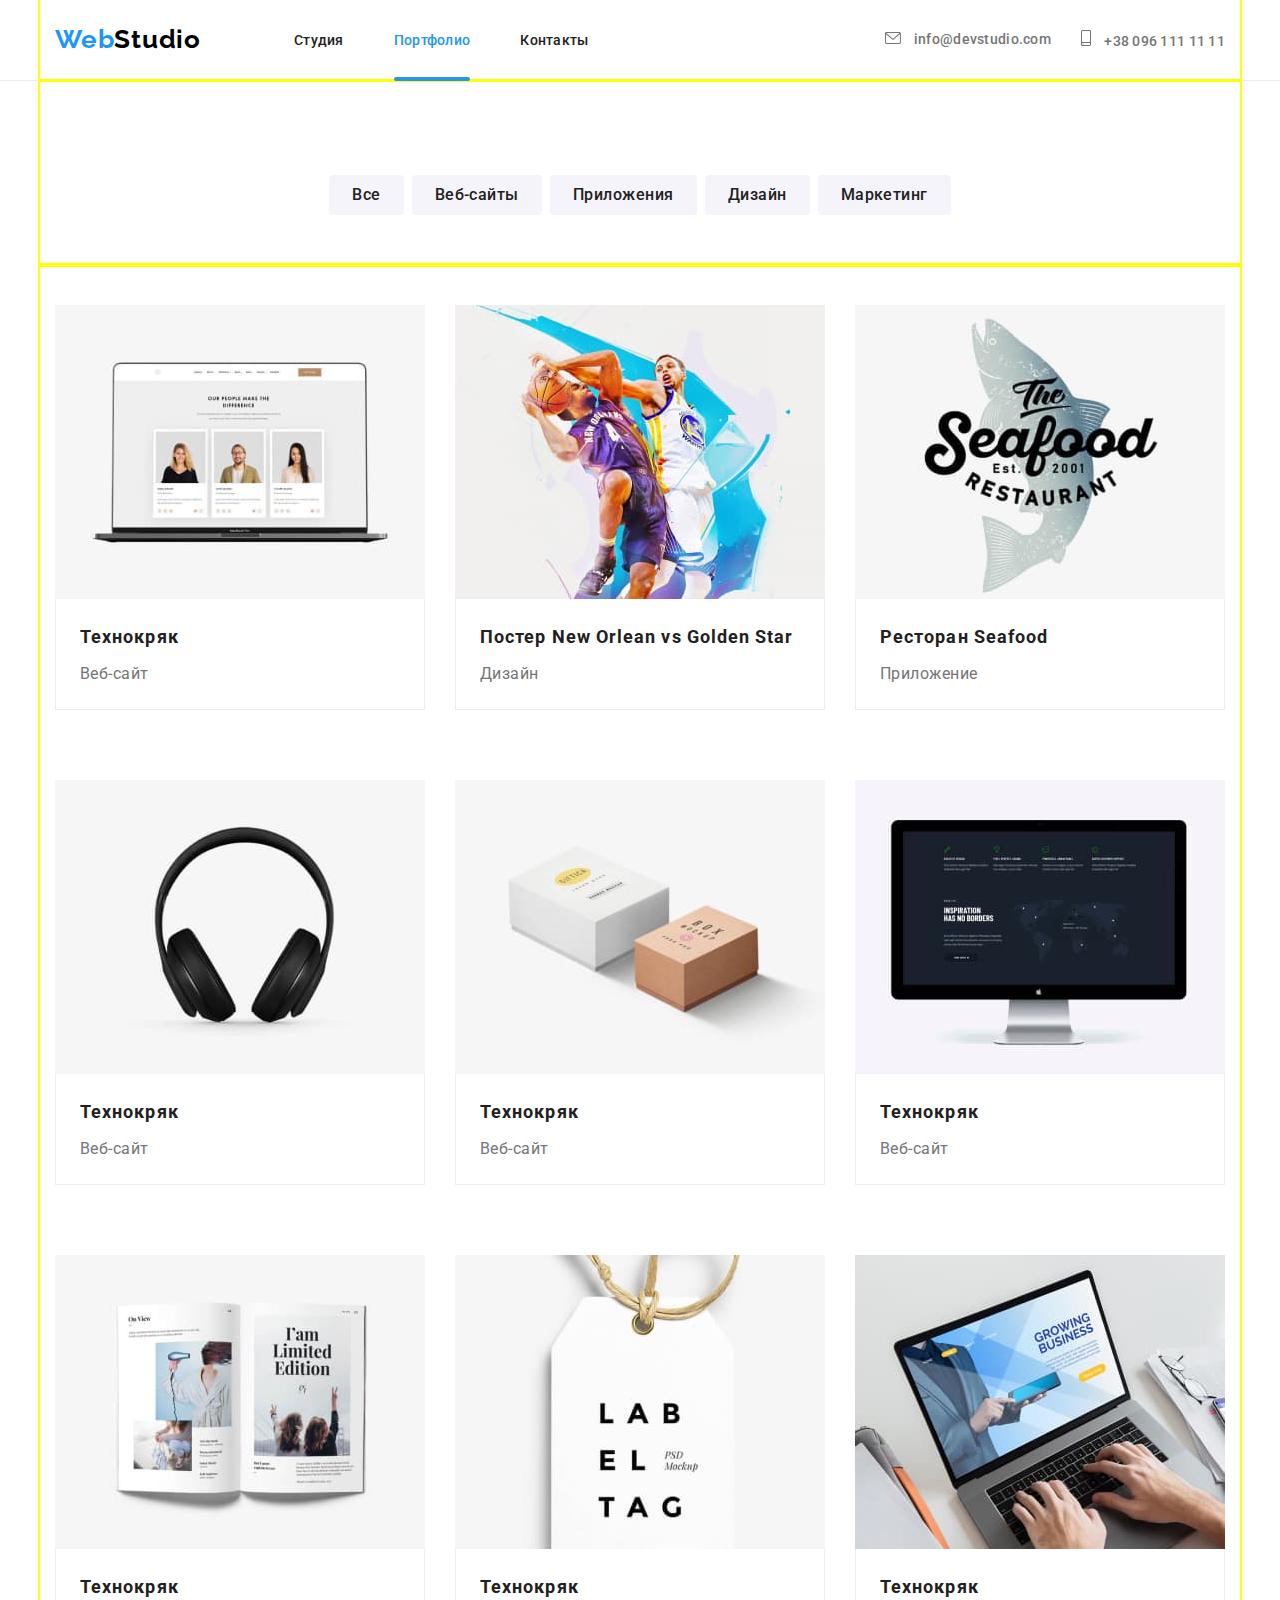
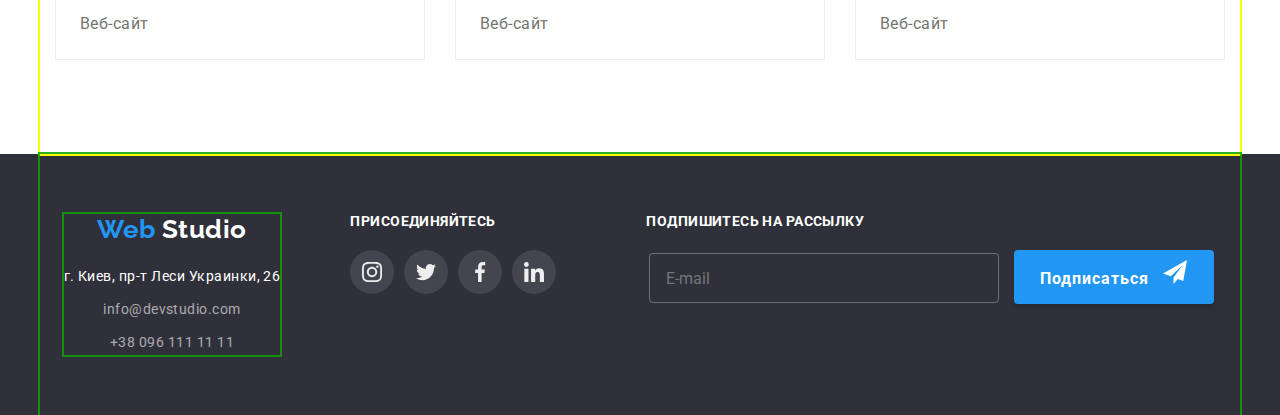
==== commit 083e4a13: "update" ====
--- a/portfolio.html
+++ b/portfolio.html
@@ -54,6 +54,67 @@
             </a>
           </li>
         </ul>
+
+        <!-- Мобильное меню -->
+        <button
+          type="button"
+          class="mobil__menu-open" data-menu-open>
+          <svg class="icon__mobil-menu" width="40" height="40">
+            <use href="./images/symbol-img.svg#icon-menu_40px"></use>
+          </svg>
+        </button>
+      </div>
+      <div class="mobil__menu is-hidden" data-menu>
+        <div class="container">
+          <button type="button" class="mobil__menu-close" data-menu-close>
+            <svg class="icon__mobil-menu" width="40" height="40">
+              <use href="./images/symbol-img.svg#icon-close_40px"></use>
+            </svg>
+          </button>
+
+          <ul class="mobil__menu-nav">
+            <li class="mobil__nav-item">
+              <a href="./index.html" class="mobil__nav-link link current">Студия</a>
+            </li>
+            <li class="mobil__nav-item">
+              <a href="./portfolio.html" class="mobil__nav-link link">Портфолио</a>
+            </li>
+            <li class="mobil__nav-item">
+              <a href="" class="mobil__nav-link item link">Контакты</a>
+            </li>
+          </ul>
+
+          <ul class="mobil__menu-auth-nav">
+             <li class="mobil__menu-auth-item">
+              <a href="tel:+380961111111" class="mobil__menu-tel-link link">
+                +38 096 111 11 11
+              </a>
+            </li>
+            <li class="mobil__menu-auth-item">
+              <a
+                href="mailto:info@devstudio.com"
+                class="mobil__menu-mail-link link"
+              >
+                info@devstudio.com
+              </a>
+            </li>
+          </ul>
+
+          <ul class="menu__socials">
+            <li class="menu__socials-item">
+              <a href="" class="menu__socials-link link">Instagram</a>
+            </li>
+            <li class="menu__socials-item">
+              <a href="" class="menu__socials-link link">Twitter</a>
+            </li>
+            <li class="menu__socials-item">
+              <a href="" class="menu__socials-link link">Facebook</a>
+            </li>
+            <li class="menu__socials-item">
+              <a href="" class="menu__socials-link link">LinkedIn</a>
+            </li>
+          </ul>
+        </div>
       </div>
     </header>
 
--- a/css/main.min.css
+++ b/css/main.min.css
@@ -1 +1 @@
-:root{--accent-color: #2196f3;--primery-text-color: #757575;--titel-text-color: #212121;--white-color: #ffffff;--main-background-color: #e5e5e5;--secondary-background-color: #f5f4fa;--footer-text-color: rgba(255, 255, 255, 0.6);--background-color-hero-footer: #2f303a;--lodo-color: #000000}.visually-hidden{position:absolute;white-space:nowrap;width:1px;height:1px;overflow:hidden;border:0;padding:0;clip:rect(0 0 0 0);-webkit-clip-path:inset(50%);clip-path:inset(50%);margin:-1px}body{color:var(--titel-text-color);font-family:Roboto,sans-serif;letter-spacing:.03em}.container{margin:0 auto;width:100%;padding-left:15px;padding-right:15px;margin-left:auto;margin-right:auto;outline:2px solid rgba(14,161,6,.862745098)}@media screen and (min-width: 480px){.container{width:480px;outline:2px solid tomato}}@media screen and (min-width: 768px){.container{width:720px;outline:2px solid teal}}@media screen and (min-width: 1200px){.container{width:1200px;outline:2px solid #ff0}}h1,h2,h3,h4,h5,h6,p{margin:0}ul{margin:0;padding-left:0}ul{list-style:none}.link{text-decoration:none;margin:0;padding:0}img{display:block;width:100%;max-width:100%;height:auto}.padding{padding-top:60px;padding-bottom:60px}@media screen and (min-width: 768px){.padding{padding-top:60px;padding-bottom:60px}}@media screen and (min-width: 1200px){.padding{padding-top:94px;padding-bottom:94px}}.header{border-bottom:1px solid #ececec;-webkit-box-pack:justify;-ms-flex-pack:justify;justify-content:space-between}.main-nav{display:-webkit-box;display:-ms-flexbox;display:flex;-webkit-box-align:center;-ms-flex-align:center;align-items:center}.site-nav,.auth-nav{font-weight:500;font-size:14px;line-height:1.14;letter-spacing:.02em}@media screen and (min-width: 480px){.site-nav{display:none}}@media screen and (min-width: 768px){.site-nav{display:-webkit-box;display:-ms-flexbox;display:flex;margin-left:10;gap:50px;-webkit-box-pack:justify;-ms-flex-pack:justify;justify-content:space-between;margin-left:70px}}@media screen and (min-width: 1200px){.site-nav{margin-left:93px;gap:50px}}.site-nav .item{display:block}.site-nav .link{display:block;position:relative;padding-top:32px;padding-bottom:32px;-webkit-transition:color 250ms cubic-bezier(0.4, 0, 0.2, 1);transition:color 250ms cubic-bezier(0.4, 0, 0.2, 1)}.site-nav .link{color:var(--titel-text-color)}.site-nav .link:hover,.site-nav .link:focus{color:var(--accent-color)}.site-nav .link.current{color:var(--accent-color)}.site-nav .link.current::after{content:"";position:absolute;display:block;width:100%;height:4px;background:#2196f3;border-radius:2px;bottom:-1px}@media screen and (min-width: 480px){.auth-nav{display:none}}@media screen and (min-width: 768px){.auth-nav{display:-webkit-box;display:-ms-flexbox;display:flex;-webkit-box-orient:vertical;-webkit-box-direction:normal;-ms-flex-direction:column;flex-direction:column;margin-left:auto;margin-bottom:10px}}@media screen and (min-width: 1200px){.auth-nav{display:-webkit-box;display:-ms-flexbox;display:flex;-webkit-box-orient:horizontal;-webkit-box-direction:normal;-ms-flex-direction:row;flex-direction:row;gap:30px;-webkit-box-align:baseline;-ms-flex-align:baseline;align-items:baseline;margin-left:auto}}.auth-icon{margin-right:10px;fill:var(--primery-text-color);background-color:#fff;-webkit-transition:fill 250ms cubic-bezier(0.4, 0, 0.2, 1);transition:fill 250ms cubic-bezier(0.4, 0, 0.2, 1)}.auth-nav-link{-webkit-transition:color 250ms cubic-bezier(0.4, 0, 0.2, 1);transition:color 250ms cubic-bezier(0.4, 0, 0.2, 1)}.auth-nav-link{color:var(--primery-text-color)}.auth-nav-link:hover,.auth-nav-link:focus{color:var(--accent-color)}.auth-nav-link:hover .auth-icon,.auth-nav-link:focus .auth-icon{fill:var(--accent-color)}.logo{font-family:Raleway,sans-serif;font-weight:700;font-size:24px;line-height:1.16;-webkit-transition:color 250ms cubic-bezier(0.4, 0, 0.2, 1);transition:color 250ms cubic-bezier(0.4, 0, 0.2, 1)}.logo{color:var(--accent-color);padding-top:24px;padding-bottom:25px}.logo .accent{color:var(--lodo-color);-webkit-transition:color 250ms cubic-bezier(0.4, 0, 0.2, 1);transition:color 250ms cubic-bezier(0.4, 0, 0.2, 1)}.logo .accent:hover,.logo .accent:focus{color:var(--accent-color)}.logo:hover,.logo:focus{color:var(--logo-color)}.hero{background-color:var(--background-color-hero-footer);background-image:-webkit-gradient(linear, left top, left bottom, from(rgba(47, 48, 58, 0.4)), to(rgba(47, 48, 58, 0.4))),url(../images/Img-hero.jpg);background-image:linear-gradient(rgba(47, 48, 58, 0.4), rgba(47, 48, 58, 0.4)),url(../images/Img-hero.jpg);background-size:cover;text-align:center;margin:0 auto;background-repeat:no-repeat;width:100%;padding-top:118px;padding-bottom:118px}@media screen and (min-width: 1200px){.hero{max-width:1600px;padding-top:200px;padding-bottom:200px}}.hero-title{color:var(--white-color);font-weight:900;letter-spacing:.06em;text-transform:uppercase;margin-bottom:30px;display:inline-block;font-weight:900;font-size:26px;line-height:1.61;width:100%}@media screen and (min-width: 480px){.hero-title{max-width:360px}}@media screen and (min-width: 768px){.hero-title{max-width:360px;font-size:26px}}@media screen and (min-width: 1200px){.hero-title{max-width:696px;font-size:44px;line-height:1.36}}.hero-button{color:var(--white-color);background-color:var(--accent-color);font-weight:700;font-size:16px;line-height:1.88;-webkit-box-align:center;-ms-flex-align:center;align-items:center;letter-spacing:.06em;cursor:pointer;border-radius:4px;padding:10px 32px;display:inline-block;min-width:200px;border:1px solid rgba(0,0,0,0);-webkit-transition:color 250ms cubic-bezier(0.4, 0, 0.2, 1);transition:color 250ms cubic-bezier(0.4, 0, 0.2, 1)}.container-making{display:none}@media screen and (min-width: 1200px){.container-making{display:-webkit-box;display:-ms-flexbox;display:flex;-webkit-box-pack:justify;-ms-flex-pack:justify;justify-content:space-between;padding-bottom:94px}}.text{color:var(--primery-text-color);font-size:14px;line-height:1.71}.making-top-wrap{position:relative}.making-text{position:absolute;bottom:0;top:88%;left:50%;width:370px;height:70px;-webkit-transform:translate(-50%, -50%);transform:translate(-50%, -50%);padding-top:27px;text-align:center;font-weight:700;font-size:14px;line-height:1.14;letter-spacing:.03em;text-transform:uppercase;color:#fff;background-color:rgba(47,48,58,.8)}.making-title{display:none}@media screen and (min-width: 1200px){.making-title{display:-webkit-box;display:-ms-flexbox;display:flex;font-weight:700;font-size:36px;line-height:1.16;-webkit-box-pack:center;-ms-flex-pack:center;justify-content:center;margin-bottom:50px}}.benefits-conteiner{display:-webkit-box;display:-ms-flexbox;display:flex;-ms-flex-wrap:wrap;flex-wrap:wrap;gap:30px}.benefits-title{margin-bottom:10px}.sectio-icon-benefits{display:-webkit-box;display:-ms-flexbox;display:flex;-webkit-box-align:center;-ms-flex-align:center;align-items:center;-webkit-box-pack:center;-ms-flex-pack:center;justify-content:center;padding-top:25px;padding-bottom:25px;background-color:#f5f4fa;margin-bottom:30px}@media screen and (min-width: 480px){.benefits-item{width:100%}}@media screen and (min-width: 768px){.benefits-item{-ms-flex-preferred-size:calc((100% - 30px)/2);flex-basis:calc((100% - 30px)/2)}}@media screen and (min-width: 1200px){.benefits-item{-ms-flex-preferred-size:calc((100% - 90px)/4);flex-basis:calc((100% - 90px)/4)}}.conteiner-team{display:-webkit-box;display:-ms-flexbox;display:flex;-ms-flex-wrap:wrap;flex-wrap:wrap;gap:30px}.team-title{font-weight:700;font-size:36px;line-height:1.16;text-align:center;margin-bottom:50px}.team-link{-webkit-box-shadow:0px 1px 3px rgba(0,0,0,.12),0px 1px 1px rgba(0,0,0,.14),0px 2px 1px rgba(0,0,0,.2);box-shadow:0px 1px 3px rgba(0,0,0,.12),0px 1px 1px rgba(0,0,0,.14),0px 2px 1px rgba(0,0,0,.2)}@media screen and (min-width: 480px){.team-link{width:100%}}@media screen and (min-width: 768px){.team-link{-ms-flex-preferred-size:calc((100% - 30px)/2);flex-basis:calc((100% - 30px)/2)}}@media screen and (min-width: 1200px){.team-link{-ms-flex-preferred-size:calc((100% - 90px)/4);flex-basis:calc((100% - 90px)/4)}}.section-team{background-color:var(--secondary-background-color)}.section-team .team-link{background-color:#fff}.personal-title,.personal-text{font-weight:500;font-size:16px;line-height:1.18;text-align:center}.personal-text{color:var(--primery-text-color);font-weight:400;margin-top:10px;margin-bottom:16px}.team-item{padding-top:30px;padding-bottom:30px}.personal-soc{display:-webkit-box;display:-ms-flexbox;display:flex;-webkit-box-pack:center;-ms-flex-pack:center;justify-content:center;background-size:100%;gap:10px}.personal-soc-link{width:44px;height:44px;border-radius:50%;display:-webkit-box;display:-ms-flexbox;display:flex;-webkit-box-pack:center;-ms-flex-pack:center;justify-content:center;-webkit-box-align:center;-ms-flex-align:center;align-items:center;-webkit-transition:background-color 250ms cubic-bezier(0.4, 0, 0.2, 1);transition:background-color 250ms cubic-bezier(0.4, 0, 0.2, 1)}.icon-soc{fill:#afb1b8;-webkit-transition:fill 250ms cubic-bezier(0.4, 0, 0.2, 1);transition:fill 250ms cubic-bezier(0.4, 0, 0.2, 1)}.personal-soc-link:hover,.personal-soc-link:focus{background-color:var(--accent-color)}.personal-soc-link:hover .icon-soc,.personal-soc-link:focus .icon-soc{fill:var(--white-color)}.container-customer{display:-webkit-box;display:-ms-flexbox;display:flex;-ms-flex-wrap:wrap;flex-wrap:wrap;gap:30px;-ms-flex-pack:distribute;justify-content:space-around}@media screen and (min-width: 480px){.customer-case{-ms-flex-preferred-size:calc((100% - 30px)/2);flex-basis:calc((100% - 30px)/2)}}@media screen and (min-width: 768px){.customer-case{-ms-flex-preferred-size:calc((100% - 60px)/3);flex-basis:calc((100% - 60px)/3)}}@media screen and (min-width: 1200px){.customer-case{-ms-flex-preferred-size:calc((100% - 150px)/6);flex-basis:calc((100% - 150px)/6)}}.customer-title{font-weight:700;font-size:36px;line-height:1.16;text-align:center;letter-spacing:.03em;color:var(--titel-text-color);margin-bottom:50px}.customer-link{min-width:140px;min-height:92px;padding-top:16px;padding-bottom:16px;display:-webkit-box;display:-ms-flexbox;display:flex;-ms-flex-pack:distribute;justify-content:space-around;-webkit-box-align:center;-ms-flex-align:center;align-items:center;border:1px solid #afb1b8;border-radius:4px;fill:#afb1b8;-webkit-transition:border-color 250ms cubic-bezier(0.4, 0, 0.2, 1);transition:border-color 250ms cubic-bezier(0.4, 0, 0.2, 1)}.icon-customer{-webkit-transition:fill 250ms cubic-bezier(0.4, 0, 0.2, 1);transition:fill 250ms cubic-bezier(0.4, 0, 0.2, 1)}.customer-link:hover,.customer-link:focus{border-color:#2196f3}.customer-link:hover .icon-customer,.customer-link:focus .icon-customer{fill:#2196f3}@i @import "./layout-home/footer";.backdrop{position:fixed;top:0;width:100%;height:100%;background-color:rgba(0,0,0,.2);-webkit-transition:opacity 250ms cubic-bezier(0.4, 0, 0.2, 1),visibility 250ms;transition:opacity 250ms cubic-bezier(0.4, 0, 0.2, 1),visibility 250ms;background-color:rgba(0,0,0,.2)}.modal{position:absolute;width:528px;height:581px;top:50%;left:50%;-webkit-transform:translate(-50%, -50%) scale(1);transform:translate(-50%, -50%) scale(1);background-color:#fff;border-radius:4px;-webkit-box-shadow:0px 1px 3px rgba(0,0,0,.12),0px 1px 1px rgba(0,0,0,.14),0px 2px 1px rgba(0,0,0,.2);box-shadow:0px 1px 3px rgba(0,0,0,.12),0px 1px 1px rgba(0,0,0,.14),0px 2px 1px rgba(0,0,0,.2);-webkit-transition:-webkit-transform 250ms cubic-bezier(0.4, 0, 0.2, 1);transition:-webkit-transform 250ms cubic-bezier(0.4, 0, 0.2, 1);transition:transform 250ms cubic-bezier(0.4, 0, 0.2, 1);transition:transform 250ms cubic-bezier(0.4, 0, 0.2, 1), -webkit-transform 250ms cubic-bezier(0.4, 0, 0.2, 1);padding:40px}.backdrop.is-hidden .modal{-webkit-transform:translate(-50%, 50%) scale(0);transform:translate(-50%, 50%) scale(0)}.modal-close{position:absolute;right:8px;top:8px;width:30px;height:30px;border:1px solid rgba(0,0,0,.1);border-radius:50%;background-color:rgba(0,0,0,0)}.is-hidden{opacity:0;visibility:hidden;pointer-events:none}textarea{resize:none}.modal-close:hover{fill:#2196f3;-webkit-transition:border-color 250ms cubic-bezier(0.4, 0, 0.2, 1);transition:border-color 250ms cubic-bezier(0.4, 0, 0.2, 1);cursor:pointer}.modal-title{font-weight:700;font-size:20px;line-height:1.15;text-align:center;letter-spacing:.03em;margin-bottom:12px;display:block}.modal-form{font-weight:400;font-size:12px;line-height:1.1;letter-spacing:.01em;color:#757575;display:block;margin-bottom:10px}.modal-form-input{display:block;width:100%;height:40px;border:1px solid rgba(33,33,33,.2);border-radius:4px;padding-left:42px;font-weight:400;font-size:12px;line-height:1.6px;color:#757575;letter-spacing:.01em;-webkit-transition:border-color 250ms cubic-bezier(0.4, 0, 0.2, 1);transition:border-color 250ms cubic-bezier(0.4, 0, 0.2, 1);cursor:pointer}.modal-form-input:focus{outline:rgba(0,0,0,0);border-color:var(--accent-color)}.modal-comment:focus{outline:rgba(0,0,0,0);border-color:var(--accent-color)}.input-wrap{position:relative;-webkit-transition:border-color 250ms cubic-bezier(0.4, 0, 0.2, 1);transition:border-color 250ms cubic-bezier(0.4, 0, 0.2, 1)}.icon-modal{position:absolute;top:50%;left:12px;-webkit-transform:translateY(-50%);transform:translateY(-50%)}.modal-form-input:focus+.icon-modal{fill:var(--accent-color)}textarea::-webkit-input-placeholder{display:block;font-weight:400;font-size:12px;line-height:1.6px;letter-spacing:.01em;color:rgba(117,117,117,.5);padding-top:6px}textarea::-moz-placeholder{display:block;font-weight:400;font-size:12px;line-height:1.6px;letter-spacing:.01em;color:rgba(117,117,117,.5);padding-top:6px}textarea:-ms-input-placeholder{display:block;font-weight:400;font-size:12px;line-height:1.6px;letter-spacing:.01em;color:rgba(117,117,117,.5);padding-top:6px}textarea::-ms-input-placeholder{display:block;font-weight:400;font-size:12px;line-height:1.6px;letter-spacing:.01em;color:rgba(117,117,117,.5);padding-top:6px}textarea::placeholder{display:block;font-weight:400;font-size:12px;line-height:1.6px;letter-spacing:.01em;color:rgba(117,117,117,.5);padding-top:6px}.modal-comment{width:100%;height:120px;border:1px solid rgba(33,33,33,.2);border-radius:4px;padding:12px 16px}.label-chekbox{display:-webkit-box;display:-ms-flexbox;display:flex;-webkit-box-align:center;-ms-flex-align:center;align-items:center;-webkit-box-pack:center;-ms-flex-pack:center;justify-content:center;font-weight:400;font-size:14px;line-height:1.71px;letter-spacing:.03em;color:#757575;margin-top:20px;margin-bottom:30px}.accent-color-accord{color:#2196f3;margin-left:1.8px}.checkbox-accord{font-weight:400;font-size:14px;line-height:1.71px;letter-spacing:.03em;color:#757575;display:-webkit-box;display:-ms-flexbox;display:flex;-webkit-box-align:center;-ms-flex-align:center;align-items:center;-ms-flex-wrap:nowrap;flex-wrap:nowrap;-ms-flex-line-pack:center;align-content:center;-webkit-box-pack:center;-ms-flex-pack:center;justify-content:center;-webkit-transition:color 250ms cubic-bezier(0.4, 0, 0.2, 1);transition:color 250ms cubic-bezier(0.4, 0, 0.2, 1);margin-bottom:30px}.checkbox-accord::before{content:"";width:15px;height:15px;border:2px solid #212121;border-radius:3px;margin-right:7px}.input-checkbox-accord:checked+.checkbox-accord::before{background-color:#2196f3;border-color:var(--accent-color);background-image:url(../images/icon\ check.svg);background-repeat:no-repeat;background-size:contain;background-origin:border-box;-webkit-transition:color 250ms cubic-bezier(0.4, 0, 0.2, 1);transition:color 250ms cubic-bezier(0.4, 0, 0.2, 1)}.input-checkbox-accord{-webkit-appearance:none;-moz-appearance:none;appearance:none}.modal-go-button{color:var(--white-color);background-color:var(--accent-color);font-weight:700;font-size:16px;line-height:1.88;-webkit-box-align:center;-ms-flex-align:center;align-items:center;letter-spacing:.06em;cursor:pointer;border-radius:4px;padding:10px 55px;display:block;min-width:200px;border:1px solid rgba(0,0,0,0);-webkit-transition:color 250ms cubic-bezier(0.4, 0, 0.2, 1);transition:color 250ms cubic-bezier(0.4, 0, 0.2, 1);-webkit-box-shadow:0px 1px 3px rgba(0,0,0,.12),0px 1px 1px rgba(0,0,0,.14),0px 2px 1px rgba(0,0,0,.2);box-shadow:0px 1px 3px rgba(0,0,0,.12),0px 1px 1px rgba(0,0,0,.14),0px 2px 1px rgba(0,0,0,.2)}.container-modal-btn{display:-webkit-box;display:-ms-flexbox;display:flex;-webkit-box-align:center;-ms-flex-align:center;align-items:center;-ms-flex-wrap:nowrap;flex-wrap:nowrap;-ms-flex-line-pack:center;align-content:center;-webkit-box-pack:center;-ms-flex-pack:center;justify-content:center}.modal-form-label{display:block;margin-bottom:5px}.filter__button{font-family:"Roboto";font-weight:500;font-size:16px;line-height:1.62;letter-spacing:.03em;text-align:center;background-color:var(--secondary-background-color);color:var(--titel-text-color);padding:6px 22px;cursor:pointer;display:inline-block;border:1px solid rgba(0,0,0,0);border-radius:4px;-webkit-transition:color 250ms cubic-bezier(0.4, 0, 0.2, 1),background-color 250ms cubic-bezier(0.4, 0, 0.2, 1),-webkit-box-shadow 250ms cubic-bezier(0.4, 0, 0.2, 1);transition:color 250ms cubic-bezier(0.4, 0, 0.2, 1),background-color 250ms cubic-bezier(0.4, 0, 0.2, 1),-webkit-box-shadow 250ms cubic-bezier(0.4, 0, 0.2, 1);transition:color 250ms cubic-bezier(0.4, 0, 0.2, 1),background-color 250ms cubic-bezier(0.4, 0, 0.2, 1),box-shadow 250ms cubic-bezier(0.4, 0, 0.2, 1);transition:color 250ms cubic-bezier(0.4, 0, 0.2, 1),background-color 250ms cubic-bezier(0.4, 0, 0.2, 1),box-shadow 250ms cubic-bezier(0.4, 0, 0.2, 1),-webkit-box-shadow 250ms cubic-bezier(0.4, 0, 0.2, 1)}.filter__button:hover,.filter__button:focus{background-color:var(--accent-color);color:var(--white-color);-webkit-box-shadow:0px 3px 1px rgba(0,0,0,.1),0px 1px 2px rgba(0,0,0,.08),0px 2px 2px rgba(0,0,0,.12);box-shadow:0px 3px 1px rgba(0,0,0,.1),0px 1px 2px rgba(0,0,0,.08),0px 2px 2px rgba(0,0,0,.12)}.filter{display:-webkit-box;display:-ms-flexbox;display:flex;-webkit-box-pack:center;-ms-flex-pack:center;justify-content:center;-ms-flex-wrap:wrap;flex-wrap:wrap;row-gap:15px;-webkit-column-gap:8px;-moz-column-gap:8px;column-gap:8px}@media screen and (min-width: 480px){.filter__item{-ms-flex-wrap:wrap;flex-wrap:wrap;row-gap:20px;-webkit-column-gap:30px;-moz-column-gap:30px;column-gap:30px}}@media screen and (min-width: 768px){.filter__item{-webkit-box-pack:center;-ms-flex-pack:center;justify-content:center;-webkit-box-align:center;-ms-flex-align:center;align-items:center;padding-top:60px;padding-bottom:30px}}@media screen and (min-width: 1200px){.filter__item{-webkit-box-pack:center;-ms-flex-pack:center;justify-content:center;-webkit-box-align:center;-ms-flex-align:center;align-items:center;padding-top:94px;padding-bottom:50px}}.card{display:-webkit-box;display:-ms-flexbox;display:flex;-ms-flex-wrap:wrap;flex-wrap:wrap;gap:30px;-webkit-box-pack:center;-ms-flex-pack:center;justify-content:center;padding-top:0}.card__link{display:inline-block;-webkit-transition:-webkit-box-shadow 250ms cubic-bezier(0.4, 0, 0.2, 1);transition:-webkit-box-shadow 250ms cubic-bezier(0.4, 0, 0.2, 1);transition:box-shadow 250ms cubic-bezier(0.4, 0, 0.2, 1);transition:box-shadow 250ms cubic-bezier(0.4, 0, 0.2, 1), -webkit-box-shadow 250ms cubic-bezier(0.4, 0, 0.2, 1)}.card__link:hover,.card__link:focus{-webkit-box-shadow:0px 1px 1px rgba(0,0,0,.12),0px 4px 4px rgba(0,0,0,.06),1px 4px 6px rgba(0,0,0,.16);box-shadow:0px 1px 1px rgba(0,0,0,.12),0px 4px 4px rgba(0,0,0,.06),1px 4px 6px rgba(0,0,0,.16)}@media screen and (min-width: 480px){.card__info{display:-webkit-box;display:-ms-flexbox;display:flex;-webkit-box-pack:center;-ms-flex-pack:center;justify-content:center;-webkit-box-align:center;-ms-flex-align:center;align-items:center;margin-top:40px}}@media screen and (min-width: 768px){.card__info{-ms-flex-preferred-size:calc((100% - 30px)/2);flex-basis:calc((100% - 30px)/2)}}@media screen and (min-width: 1200px){.card__info{-ms-flex-preferred-size:calc((100% - 60px)/3);flex-basis:calc((100% - 60px)/3)}}.card__item{position:relative;overflow:hidden}.card__text{position:absolute;top:0;left:0;height:100%;-webkit-transform:translateY(100%);transform:translateY(100%);font-weight:400;font-size:18px;line-height:1.56;letter-spacing:.03em;padding:63px 24px;-webkit-transition:-webkit-transform 250ms cubic-bezier(0.4, 0, 0.2, 1);transition:-webkit-transform 250ms cubic-bezier(0.4, 0, 0.2, 1);transition:transform 250ms cubic-bezier(0.4, 0, 0.2, 1);transition:transform 250ms cubic-bezier(0.4, 0, 0.2, 1), -webkit-transform 250ms cubic-bezier(0.4, 0, 0.2, 1);background-color:rgba(33,150,243,.9);color:#fff}.card__info:hover .card__text,.card__info:focus .card__text{-webkit-transform:translateY(0);transform:translateY(0)}.header__conteiner{padding:20px 24px;background:#fff;border:1px solid #eee;border-top:0}.header__title{font-weight:700;font-size:18px;line-height:2;letter-spacing:.06em;color:var(--titel-text-color)}.header__text{font-size:16px;line-height:1.87;color:var(--primery-text-color);margin-top:4px}/*# sourceMappingURL=main.min.css.map */+:root{--accent-color: #2196f3;--primery-text-color: #757575;--titel-text-color: #212121;--white-color: #ffffff;--main-background-color: #e5e5e5;--secondary-background-color: #f5f4fa;--footer-text-color: rgba(255, 255, 255, 0.6);--background-color-hero-footer: #2f303a;--lodo-color: #000000}.visually-hidden{position:absolute;white-space:nowrap;width:1px;height:1px;overflow:hidden;border:0;padding:0;clip:rect(0 0 0 0);-webkit-clip-path:inset(50%);clip-path:inset(50%);margin:-1px}body{color:var(--titel-text-color);font-family:Roboto,sans-serif;letter-spacing:.03em}.container{margin:0 auto;width:100%;padding-left:15px;padding-right:15px;margin-left:auto;margin-right:auto;outline:2px solid rgba(14,161,6,.862745098)}@media screen and (min-width: 480px){.container{width:480px;outline:2px solid tomato}}@media screen and (min-width: 768px){.container{width:720px;outline:2px solid teal}}@media screen and (min-width: 1200px){.container{width:1200px;outline:2px solid #ff0}}h1,h2,h3,h4,h5,h6,p{margin:0}ul{margin:0;padding-left:0}ul{list-style:none}.link{text-decoration:none;margin:0;padding:0}img{display:block;width:100%;max-width:100%;height:auto}.padding{padding-top:60px;padding-bottom:60px}@media screen and (min-width: 768px){.padding{padding-top:60px;padding-bottom:60px}}@media screen and (min-width: 1200px){.padding{padding-top:94px;padding-bottom:94px}}.header{border-bottom:1px solid #ececec}.main-nav{display:-webkit-box;display:-ms-flexbox;display:flex}.auth-nav .item{font-weight:500;letter-spacing:.02em}@media screen and (min-width: 768px){.auth-nav .item{font-size:12px;line-height:1.16px}}@media screen and (min-width: 1200px){.auth-nav .item{font-size:14px;line-height:1.14}}.site-nav .item{font-weight:500;letter-spacing:.02em}@media screen and (min-width: 768px){.site-nav .item{font-size:14px;line-height:14px;line-height:1.16}}.site-nav .link{display:block;position:relative;padding-top:32px;padding-bottom:32px;-webkit-transition:color 250ms cubic-bezier(0.4, 0, 0.2, 1);transition:color 250ms cubic-bezier(0.4, 0, 0.2, 1)}.site-nav .link{color:var(--titel-text-color)}.site-nav .link:hover,.site-nav .link:focus{color:var(--accent-color)}.site-nav .link.current{color:var(--accent-color)}.site-nav .link.current::after{content:"";position:absolute;display:block;width:100%;height:4px;background:#2196f3;border-radius:2px;bottom:-1px}@media screen and (max-width: 480px){.site-nav{display:none}}@media screen and (min-width: 480px){.site-nav{display:none}}@media screen and (min-width: 768px){.site-nav{display:-webkit-box;display:-ms-flexbox;display:flex;margin-left:10;gap:50px;margin-left:70px}}@media screen and (min-width: 1200px){.site-nav{margin-left:93px;gap:50px}}@media screen and (max-width: 480px){.auth-nav{display:none}}@media screen and (min-width: 480px){.auth-nav{display:none}}@media screen and (min-width: 768px){.auth-nav{display:-webkit-box;display:-ms-flexbox;display:flex;-webkit-box-orient:vertical;-webkit-box-direction:normal;-ms-flex-direction:column;flex-direction:column;margin-left:auto;-ms-flex-item-align:center;align-self:center;row-gap:10px}}@media screen and (min-width: 1200px){.auth-nav{display:-webkit-box;display:-ms-flexbox;display:flex;-webkit-box-orient:horizontal;-webkit-box-direction:normal;-ms-flex-direction:row;flex-direction:row;gap:30px;-webkit-box-align:center;-ms-flex-align:center;align-items:center;margin-left:auto;-ms-flex-item-align:auto;align-self:auto}}.auth-icon{margin-right:10px;fill:var(--primery-text-color);background-color:#fff;-webkit-transition:fill 250ms cubic-bezier(0.4, 0, 0.2, 1);transition:fill 250ms cubic-bezier(0.4, 0, 0.2, 1)}.auth-nav-link{-webkit-transition:color 250ms cubic-bezier(0.4, 0, 0.2, 1);transition:color 250ms cubic-bezier(0.4, 0, 0.2, 1)}.auth-nav-link{color:var(--primery-text-color)}.auth-nav-link:hover,.auth-nav-link:focus{color:var(--accent-color)}.auth-nav-link:hover .auth-icon,.auth-nav-link:focus .auth-icon{fill:var(--accent-color)}.logo{font-family:Raleway,sans-serif;font-weight:700;font-size:24px;line-height:1.16;letter-spacing:.03em;-webkit-transition:color 250ms cubic-bezier(0.4, 0, 0.2, 1);transition:color 250ms cubic-bezier(0.4, 0, 0.2, 1)}.logo{display:-webkit-box;display:-ms-flexbox;display:flex;margin:0;padding:0;-ms-flex-wrap:nowrap;flex-wrap:nowrap;color:var(--accent-color);padding-top:24px;padding-bottom:25px}@media screen and (min-width: 1200px){.logo{font-size:26px;line-height:1.19}}.logo .accent{color:var(--lodo-color);-webkit-transition:color 250ms cubic-bezier(0.4, 0, 0.2, 1);transition:color 250ms cubic-bezier(0.4, 0, 0.2, 1)}.logo .accent:hover,.logo .accent:focus{color:var(--accent-color)}.logo:hover,.logo:focus{color:var(--logo-color)}.hero{background-color:var(--background-color-hero-footer);background-image:-webkit-gradient(linear, left top, left bottom, from(rgba(47, 48, 58, 0.4)), to(rgba(47, 48, 58, 0.4))),url(../images/Img-hero.jpg);background-image:linear-gradient(rgba(47, 48, 58, 0.4), rgba(47, 48, 58, 0.4)),url(../images/Img-hero.jpg);background-size:cover;text-align:center;margin:0 auto;background-repeat:no-repeat;width:100%;padding-top:118px;padding-bottom:118px}@media screen and (min-width: 1200px){.hero{max-width:1600px;padding-top:200px;padding-bottom:200px}}.hero-title{color:var(--white-color);font-weight:900;letter-spacing:.06em;text-transform:uppercase;margin-bottom:30px;display:inline-block;font-weight:900;font-size:26px;line-height:1.61;width:100%}@media screen and (min-width: 480px){.hero-title{max-width:360px}}@media screen and (min-width: 768px){.hero-title{max-width:360px;font-size:26px}}@media screen and (min-width: 1200px){.hero-title{max-width:696px;font-size:44px;line-height:1.36}}.hero-button{color:var(--white-color);background-color:var(--accent-color);font-weight:700;font-size:16px;line-height:1.88;-webkit-box-align:center;-ms-flex-align:center;align-items:center;letter-spacing:.06em;cursor:pointer;border-radius:4px;padding:10px 32px;display:inline-block;min-width:200px;border:1px solid rgba(0,0,0,0);-webkit-transition:color 250ms cubic-bezier(0.4, 0, 0.2, 1);transition:color 250ms cubic-bezier(0.4, 0, 0.2, 1)}.container-making{display:none}@media screen and (min-width: 1200px){.container-making{display:-webkit-box;display:-ms-flexbox;display:flex;-webkit-box-pack:justify;-ms-flex-pack:justify;justify-content:space-between;padding-bottom:94px}}.text{color:var(--primery-text-color);font-size:14px;line-height:1.71}.making-top-wrap{position:relative}.making-text{position:absolute;bottom:0;top:88%;left:50%;width:370px;height:70px;-webkit-transform:translate(-50%, -50%);transform:translate(-50%, -50%);padding-top:27px;text-align:center;font-weight:700;font-size:14px;line-height:1.14;letter-spacing:.03em;text-transform:uppercase;color:#fff;background-color:rgba(47,48,58,.8)}.making-title{display:none}@media screen and (min-width: 1200px){.making-title{display:-webkit-box;display:-ms-flexbox;display:flex;font-weight:700;font-size:36px;line-height:1.16;-webkit-box-pack:center;-ms-flex-pack:center;justify-content:center;margin-bottom:50px}}.benefits-conteiner{display:-webkit-box;display:-ms-flexbox;display:flex;-ms-flex-wrap:wrap;flex-wrap:wrap;gap:30px}.benefits-title{margin-bottom:10px}.sectio-icon-benefits{display:-webkit-box;display:-ms-flexbox;display:flex;-webkit-box-align:center;-ms-flex-align:center;align-items:center;-webkit-box-pack:center;-ms-flex-pack:center;justify-content:center;padding-top:25px;padding-bottom:25px;background-color:#f5f4fa;margin-bottom:30px}@media screen and (min-width: 480px){.benefits-item{width:100%}}@media screen and (min-width: 768px){.benefits-item{-ms-flex-preferred-size:calc((100% - 30px)/2);flex-basis:calc((100% - 30px)/2)}}@media screen and (min-width: 1200px){.benefits-item{-ms-flex-preferred-size:calc((100% - 90px)/4);flex-basis:calc((100% - 90px)/4)}}.conteiner-team{display:-webkit-box;display:-ms-flexbox;display:flex;-ms-flex-wrap:wrap;flex-wrap:wrap;gap:30px}.team-title{font-weight:700;font-size:36px;line-height:1.16;text-align:center;margin-bottom:50px}.team-link{-webkit-box-shadow:0px 1px 3px rgba(0,0,0,.12),0px 1px 1px rgba(0,0,0,.14),0px 2px 1px rgba(0,0,0,.2);box-shadow:0px 1px 3px rgba(0,0,0,.12),0px 1px 1px rgba(0,0,0,.14),0px 2px 1px rgba(0,0,0,.2)}@media screen and (min-width: 480px){.team-link{width:100%}}@media screen and (min-width: 768px){.team-link{-ms-flex-preferred-size:calc((100% - 30px)/2);flex-basis:calc((100% - 30px)/2)}}@media screen and (min-width: 1200px){.team-link{-ms-flex-preferred-size:calc((100% - 90px)/4);flex-basis:calc((100% - 90px)/4)}}.section-team{background-color:var(--secondary-background-color)}.section-team .team-link{background-color:#fff}.personal-title,.personal-text{font-weight:500;font-size:16px;line-height:1.18;text-align:center}.personal-text{color:var(--primery-text-color);font-weight:400;margin-top:10px;margin-bottom:16px}.team-item{padding-top:30px;padding-bottom:30px}.personal-soc{display:-webkit-box;display:-ms-flexbox;display:flex;-webkit-box-pack:center;-ms-flex-pack:center;justify-content:center;background-size:100%;gap:10px}.personal-soc-link{width:44px;height:44px;border-radius:50%;display:-webkit-box;display:-ms-flexbox;display:flex;-webkit-box-pack:center;-ms-flex-pack:center;justify-content:center;-webkit-box-align:center;-ms-flex-align:center;align-items:center;-webkit-transition:background-color 250ms cubic-bezier(0.4, 0, 0.2, 1);transition:background-color 250ms cubic-bezier(0.4, 0, 0.2, 1)}.icon-soc{fill:#afb1b8;-webkit-transition:fill 250ms cubic-bezier(0.4, 0, 0.2, 1);transition:fill 250ms cubic-bezier(0.4, 0, 0.2, 1)}.personal-soc-link:hover,.personal-soc-link:focus{background-color:var(--accent-color)}.personal-soc-link:hover .icon-soc,.personal-soc-link:focus .icon-soc{fill:var(--white-color)}.container-customer{display:-webkit-box;display:-ms-flexbox;display:flex;-ms-flex-wrap:wrap;flex-wrap:wrap;gap:30px;-ms-flex-pack:distribute;justify-content:space-around}@media screen and (min-width: 480px){.customer-case{-ms-flex-preferred-size:calc((100% - 30px)/2);flex-basis:calc((100% - 30px)/2)}}@media screen and (min-width: 768px){.customer-case{-ms-flex-preferred-size:calc((100% - 60px)/3);flex-basis:calc((100% - 60px)/3)}}@media screen and (min-width: 1200px){.customer-case{-ms-flex-preferred-size:calc((100% - 150px)/6);flex-basis:calc((100% - 150px)/6)}}.customer-title{font-weight:700;font-size:36px;line-height:1.16;text-align:center;letter-spacing:.03em;color:var(--titel-text-color);margin-bottom:50px}.customer-link{min-width:140px;min-height:92px;padding-top:16px;padding-bottom:16px;display:-webkit-box;display:-ms-flexbox;display:flex;-ms-flex-pack:distribute;justify-content:space-around;-webkit-box-align:center;-ms-flex-align:center;align-items:center;border:1px solid #afb1b8;border-radius:4px;fill:#afb1b8;-webkit-transition:border-color 250ms cubic-bezier(0.4, 0, 0.2, 1);transition:border-color 250ms cubic-bezier(0.4, 0, 0.2, 1)}.icon-customer{-webkit-transition:fill 250ms cubic-bezier(0.4, 0, 0.2, 1);transition:fill 250ms cubic-bezier(0.4, 0, 0.2, 1)}.customer-link:hover,.customer-link:focus{border-color:#2196f3}.customer-link:hover .icon-customer,.customer-link:focus .icon-customer{fill:#2196f3}.mobil__menu-open{margin-left:auto;background-color:rgba(0,0,0,0);border:rgba(0,0,0,0)}@media screen and (max-width: 480px){.mobil__menu-open{position:relative}}@media screen and (min-width: 480px){.mobil__menu-open{position:relative}}@media screen and (min-width: 768px){.mobil__menu-open{display:none}}@media screen and (min-width: 1200px){.mobil__menu-open{display:none}}.icon__mobil-menu:hover,.icon__mobil-menu:focus{fill:var(--accent-color)}.mobil__menu{position:fixed;background-color:#fff;top:0;left:0;width:100%;height:100%;z-index:1;-webkit-box-orient:vertical;-webkit-box-direction:normal;-ms-flex-direction:column;flex-direction:column;padding:0 25px 48px}.mobil__menu>.container{height:100%;display:-webkit-box;display:-ms-flexbox;display:flex;-webkit-box-orient:vertical;-webkit-box-direction:normal;-ms-flex-direction:column;flex-direction:column;-webkit-box-pack:justify;-ms-flex-pack:justify;justify-content:space-between}.mobil__menu-close{display:block;margin-left:auto;background-color:rgba(0,0,0,0);border:rgba(0,0,0,0);padding-top:10px}.mobil__nav-link{font-weight:500;font-size:40px;line-height:1.17;letter-spacing:.02em;color:#212121}.mobil__nav-link:hover,.mobil__nav-link:focus{color:var(--accent-color)}.mobil__nav-item+.mobil__nav-item{margin-top:32px}.mobil__menu-auth-item+.mobil__menu-auth-item{margin-top:32px}.mobil__menu-tel-link{font-weight:500;font-size:34px;line-height:1.17;letter-spacing:.02em;color:#2196f3}.mobil__menu-mail-link{font-weight:500;font-size:24px;line-height:1.16;letter-spacing:.02em;color:#757575}.mobil__menu-auth-nav{margin-top:auto;margin-bottom:64px}.menu__socials{display:-webkit-box;display:-ms-flexbox;display:flex;-ms-flex-wrap:wrap;flex-wrap:wrap}.menu__socials{position:relative;padding-bottom:48px}.menu__socials-item:not(:last-child):after{content:"";height:22px;border:1px solid rgba(33,33,33,.2);margin-left:10px;margin-right:10px}.menu__socials-link{font-weight:500;font-size:18px;line-height:1.22;letter-spacing:.02em;color:#2196f3}.footer{background-color:var(--background-color-hero-footer)}.footer__container{-webkit-box-orient:vertical;-webkit-box-direction:normal;-ms-flex-direction:column;flex-direction:column;display:-webkit-box;display:-ms-flexbox;display:flex;outline:2px solid rgba(14,161,6,.862745098);-webkit-box-pack:center;-ms-flex-pack:center;justify-content:center;text-align:center;padding-top:60px;padding-bottom:60px}@media screen and (min-width: 480px){.footer__container{-webkit-box-orient:vertical;-webkit-box-direction:normal;-ms-flex-direction:column;flex-direction:column}}@media screen and (min-width: 768px){.footer__container{-webkit-box-orient:horizontal;-webkit-box-direction:normal;-ms-flex-direction:row;flex-direction:row;-ms-flex-wrap:wrap;flex-wrap:wrap}}@media screen and (min-width: 1200px){.footer__container{-webkit-box-orient:horizontal;-webkit-box-direction:normal;-ms-flex-direction:row;flex-direction:row;margin-bottom:0}}.navigation__container{margin-bottom:60px;outline:2px solid rgba(14,161,6,.862745098);-webkit-box-pack:center;-ms-flex-pack:center;justify-content:center}@media screen and (min-width: 768px){.navigation__container{margin-right:165px}}@media screen and (min-width: 1200px){.navigation__container{margin-right:0;margin-bottom:0}}.footer__logo{color:var(--accent-color);font-family:Raleway,sans-serif;margin-bottom:20px;-webkit-transition:color 250ms cubic-bezier(0.4, 0, 0.2, 1);transition:color 250ms cubic-bezier(0.4, 0, 0.2, 1);font-weight:700;font-size:26px;line-height:1.19}.footer__logo:hover,.footer__logo:focus{color:var(--white-color)}.footer__logo .accent{-webkit-transition:color 250ms cubic-bezier(0.4, 0, 0.2, 1);transition:color 250ms cubic-bezier(0.4, 0, 0.2, 1);color:var(--white-color)}.footer__logo .accent:hover,.footer__logo .accent:focus{color:var(--accent-color)}.navigation__address{color:#fff;font-weight:400;font-size:14px;line-height:1.71;font-style:normal;margin-top:20px;margin-bottom:9px;display:inline-block}.navigation__link{color:var(--footer-text-color);font-size:14px;line-height:1.71;font-style:normal;display:inline-block;-webkit-transition:color 250ms cubic-bezier(0.4, 0, 0.2, 1);transition:color 250ms cubic-bezier(0.4, 0, 0.2, 1)}.navigation__link:hover,.navigation__link:focus{color:var(--accent-color)}.navigation__item:not(:last-child){margin-bottom:9px}.soc__title{font-weight:700;font-size:14px;line-height:1.14;letter-spacing:.03em;text-transform:uppercase;color:#fff;margin-bottom:20px}.soc__wrap{display:-webkit-box;display:-ms-flexbox;display:flex;gap:10px}.soc__link{display:-webkit-box;display:-ms-flexbox;display:flex;width:44px;height:44px;border-radius:50%;-webkit-box-pack:center;-ms-flex-pack:center;justify-content:center;-webkit-box-align:center;-ms-flex-align:center;align-items:center;fill:#eee;background:rgba(255,255,255,.1);-webkit-transition:background-color 250ms cubic-bezier(0.4, 0, 0.2, 1);transition:background-color 250ms cubic-bezier(0.4, 0, 0.2, 1)}.soc__link:hover,.soc__link:focus{background-color:#2196f3}.soc__conteinet{display:-webkit-box;display:-ms-flexbox;display:flex;-webkit-box-orient:vertical;-webkit-box-direction:normal;-ms-flex-direction:column;flex-direction:column;-webkit-box-align:center;-ms-flex-align:center;align-items:center;margin-bottom:60px}@media screen and (min-width: 480px){.soc__conteinet{-webkit-box-align:center;-ms-flex-align:center;align-items:center}}@media screen and (min-width: 768px){.soc__conteinet{-webkit-box-align:start;-ms-flex-align:start;align-items:flex-start}}@media screen and (min-width: 1200px){.soc__conteinet{max-width:206px;margin-left:70px}}.footer-subs{display:-webkit-box;display:-ms-flexbox;display:flex;-webkit-box-orient:vertical;-webkit-box-direction:normal;-ms-flex-direction:column;flex-direction:column}@media screen and (min-width: 1200px){.footer-subs{width:570px;min-height:86px;margin-left:90px;margin-bottom:0}}@media screen and (min-width: 1200px){.footer-subs-form{-webkit-box-orient:vertical;-webkit-box-direction:normal;-ms-flex-direction:column;flex-direction:column;-webkit-box-align:center;-ms-flex-align:center;align-items:center;text-align:center;-webkit-box-align:baseline;-ms-flex-align:baseline;align-items:baseline}}.footer-form-input{width:90%;height:50px;background-color:rgba(0,0,0,0);border:1px solid rgba(255,255,255,.3);border-radius:4px;color:var(--white-color);padding-left:16px;margin-bottom:20px}@media screen and (min-width: 1200px){.footer-form-input{width:100%;width:350px;height:50px;margin-right:10px;margin-bottom:0}}.button-subs-footer{color:var(--white-color);background-color:var(--accent-color);font-weight:700;font-size:16px;line-height:1.88;letter-spacing:.06em;cursor:pointer;-webkit-box-shadow:0px 4px 4px rgba(0,0,0,.15);box-shadow:0px 4px 4px rgba(0,0,0,.15);border-radius:4px;padding-top:10px;padding-bottom:10px;min-width:200px;border:#2196f3;-webkit-box-pack:center;-ms-flex-pack:center;justify-content:center}.icon-subs-footer{margin-left:10px}@media screen and (min-width: 1200px){.soc__title{display:-webkit-box;display:-ms-flexbox;display:flex;-ms-flex-line-pack:start;align-content:flex-start;-webkit-box-pack:start;-ms-flex-pack:start;justify-content:start}}.backdrop{position:fixed;top:0;width:100%;height:100%;background-color:rgba(0,0,0,.2);-webkit-transition:opacity 250ms cubic-bezier(0.4, 0, 0.2, 1),visibility 250ms;transition:opacity 250ms cubic-bezier(0.4, 0, 0.2, 1),visibility 250ms;background-color:rgba(0,0,0,.2)}.modal{position:absolute;width:528px;height:581px;top:50%;left:50%;-webkit-transform:translate(-50%, -50%) scale(1);transform:translate(-50%, -50%) scale(1);background-color:#fff;border-radius:4px;-webkit-box-shadow:0px 1px 3px rgba(0,0,0,.12),0px 1px 1px rgba(0,0,0,.14),0px 2px 1px rgba(0,0,0,.2);box-shadow:0px 1px 3px rgba(0,0,0,.12),0px 1px 1px rgba(0,0,0,.14),0px 2px 1px rgba(0,0,0,.2);-webkit-transition:-webkit-transform 250ms cubic-bezier(0.4, 0, 0.2, 1);transition:-webkit-transform 250ms cubic-bezier(0.4, 0, 0.2, 1);transition:transform 250ms cubic-bezier(0.4, 0, 0.2, 1);transition:transform 250ms cubic-bezier(0.4, 0, 0.2, 1), -webkit-transform 250ms cubic-bezier(0.4, 0, 0.2, 1);padding:40px}.backdrop.is-hidden .modal{-webkit-transform:translate(-50%, 50%) scale(0);transform:translate(-50%, 50%) scale(0)}.modal-close{position:absolute;right:8px;top:8px;width:30px;height:30px;border:1px solid rgba(0,0,0,.1);border-radius:50%;background-color:rgba(0,0,0,0)}.is-hidden{opacity:0;visibility:hidden;pointer-events:none}textarea{resize:none}.modal-close:hover{fill:#2196f3;-webkit-transition:border-color 250ms cubic-bezier(0.4, 0, 0.2, 1);transition:border-color 250ms cubic-bezier(0.4, 0, 0.2, 1);cursor:pointer}.modal-title{font-weight:700;font-size:20px;line-height:1.15;text-align:center;letter-spacing:.03em;margin-bottom:12px;display:block}.modal-form{font-weight:400;font-size:12px;line-height:1.1;letter-spacing:.01em;color:#757575;display:block;margin-bottom:10px}.modal-form-input{display:block;width:100%;height:40px;border:1px solid rgba(33,33,33,.2);border-radius:4px;padding-left:42px;font-weight:400;font-size:12px;line-height:1.6px;color:#757575;letter-spacing:.01em;-webkit-transition:border-color 250ms cubic-bezier(0.4, 0, 0.2, 1);transition:border-color 250ms cubic-bezier(0.4, 0, 0.2, 1);cursor:pointer}.modal-form-input:focus{outline:rgba(0,0,0,0);border-color:var(--accent-color)}.modal-comment:focus{outline:rgba(0,0,0,0);border-color:var(--accent-color)}.input-wrap{position:relative;-webkit-transition:border-color 250ms cubic-bezier(0.4, 0, 0.2, 1);transition:border-color 250ms cubic-bezier(0.4, 0, 0.2, 1)}.icon-modal{position:absolute;top:50%;left:12px;-webkit-transform:translateY(-50%);transform:translateY(-50%)}.modal-form-input:focus+.icon-modal{fill:var(--accent-color)}textarea::-webkit-input-placeholder{display:block;font-weight:400;font-size:12px;line-height:1.6px;letter-spacing:.01em;color:rgba(117,117,117,.5);padding-top:6px}textarea::-moz-placeholder{display:block;font-weight:400;font-size:12px;line-height:1.6px;letter-spacing:.01em;color:rgba(117,117,117,.5);padding-top:6px}textarea:-ms-input-placeholder{display:block;font-weight:400;font-size:12px;line-height:1.6px;letter-spacing:.01em;color:rgba(117,117,117,.5);padding-top:6px}textarea::-ms-input-placeholder{display:block;font-weight:400;font-size:12px;line-height:1.6px;letter-spacing:.01em;color:rgba(117,117,117,.5);padding-top:6px}textarea::placeholder{display:block;font-weight:400;font-size:12px;line-height:1.6px;letter-spacing:.01em;color:rgba(117,117,117,.5);padding-top:6px}.modal-comment{width:100%;height:120px;border:1px solid rgba(33,33,33,.2);border-radius:4px;padding:12px 16px}.label-chekbox{display:-webkit-box;display:-ms-flexbox;display:flex;-webkit-box-align:center;-ms-flex-align:center;align-items:center;-webkit-box-pack:center;-ms-flex-pack:center;justify-content:center;font-weight:400;font-size:14px;line-height:1.71px;letter-spacing:.03em;color:#757575;margin-top:20px;margin-bottom:30px}.accent-color-accord{color:#2196f3;margin-left:1.8px}.checkbox-accord{font-weight:400;font-size:14px;line-height:1.71px;letter-spacing:.03em;color:#757575;display:-webkit-box;display:-ms-flexbox;display:flex;-webkit-box-align:center;-ms-flex-align:center;align-items:center;-ms-flex-wrap:nowrap;flex-wrap:nowrap;-ms-flex-line-pack:center;align-content:center;-webkit-box-pack:center;-ms-flex-pack:center;justify-content:center;-webkit-transition:color 250ms cubic-bezier(0.4, 0, 0.2, 1);transition:color 250ms cubic-bezier(0.4, 0, 0.2, 1);margin-bottom:30px}.checkbox-accord::before{content:"";width:15px;height:15px;border:2px solid #212121;border-radius:3px;margin-right:7px}.input-checkbox-accord:checked+.checkbox-accord::before{background-color:#2196f3;border-color:var(--accent-color);background-image:url(../images/icon\ check.svg);background-repeat:no-repeat;background-size:contain;background-origin:border-box;-webkit-transition:color 250ms cubic-bezier(0.4, 0, 0.2, 1);transition:color 250ms cubic-bezier(0.4, 0, 0.2, 1)}.input-checkbox-accord{-webkit-appearance:none;-moz-appearance:none;appearance:none}.modal-go-button{color:var(--white-color);background-color:var(--accent-color);font-weight:700;font-size:16px;line-height:1.88;-webkit-box-align:center;-ms-flex-align:center;align-items:center;letter-spacing:.06em;cursor:pointer;border-radius:4px;padding:10px 55px;display:block;min-width:200px;border:1px solid rgba(0,0,0,0);-webkit-transition:color 250ms cubic-bezier(0.4, 0, 0.2, 1);transition:color 250ms cubic-bezier(0.4, 0, 0.2, 1);-webkit-box-shadow:0px 1px 3px rgba(0,0,0,.12),0px 1px 1px rgba(0,0,0,.14),0px 2px 1px rgba(0,0,0,.2);box-shadow:0px 1px 3px rgba(0,0,0,.12),0px 1px 1px rgba(0,0,0,.14),0px 2px 1px rgba(0,0,0,.2)}.container-modal-btn{display:-webkit-box;display:-ms-flexbox;display:flex;-webkit-box-align:center;-ms-flex-align:center;align-items:center;-ms-flex-wrap:nowrap;flex-wrap:nowrap;-ms-flex-line-pack:center;align-content:center;-webkit-box-pack:center;-ms-flex-pack:center;justify-content:center}.modal-form-label{display:block;margin-bottom:5px}@media screen and (max-width: 479px){.backdrop{padding:93px 15px}}.filter__button{font-family:"Roboto";font-weight:500;font-size:16px;line-height:1.62;letter-spacing:.03em;text-align:center;background-color:var(--secondary-background-color);color:var(--titel-text-color);padding:6px 22px;cursor:pointer;display:inline-block;border:1px solid rgba(0,0,0,0);border-radius:4px;-webkit-transition:color 250ms cubic-bezier(0.4, 0, 0.2, 1),background-color 250ms cubic-bezier(0.4, 0, 0.2, 1),-webkit-box-shadow 250ms cubic-bezier(0.4, 0, 0.2, 1);transition:color 250ms cubic-bezier(0.4, 0, 0.2, 1),background-color 250ms cubic-bezier(0.4, 0, 0.2, 1),-webkit-box-shadow 250ms cubic-bezier(0.4, 0, 0.2, 1);transition:color 250ms cubic-bezier(0.4, 0, 0.2, 1),background-color 250ms cubic-bezier(0.4, 0, 0.2, 1),box-shadow 250ms cubic-bezier(0.4, 0, 0.2, 1);transition:color 250ms cubic-bezier(0.4, 0, 0.2, 1),background-color 250ms cubic-bezier(0.4, 0, 0.2, 1),box-shadow 250ms cubic-bezier(0.4, 0, 0.2, 1),-webkit-box-shadow 250ms cubic-bezier(0.4, 0, 0.2, 1)}.filter__button:hover,.filter__button:focus{background-color:var(--accent-color);color:var(--white-color);-webkit-box-shadow:0px 3px 1px rgba(0,0,0,.1),0px 1px 2px rgba(0,0,0,.08),0px 2px 2px rgba(0,0,0,.12);box-shadow:0px 3px 1px rgba(0,0,0,.1),0px 1px 2px rgba(0,0,0,.08),0px 2px 2px rgba(0,0,0,.12)}.filter{display:-webkit-box;display:-ms-flexbox;display:flex;-webkit-box-pack:center;-ms-flex-pack:center;justify-content:center;-ms-flex-wrap:wrap;flex-wrap:wrap;row-gap:15px;-webkit-column-gap:8px;-moz-column-gap:8px;column-gap:8px}@media screen and (min-width: 480px){.filter__item{-ms-flex-wrap:wrap;flex-wrap:wrap;row-gap:20px;-webkit-column-gap:30px;-moz-column-gap:30px;column-gap:30px}}@media screen and (min-width: 768px){.filter__item{-webkit-box-pack:center;-ms-flex-pack:center;justify-content:center;-webkit-box-align:center;-ms-flex-align:center;align-items:center;padding-top:60px;padding-bottom:30px}}@media screen and (min-width: 1200px){.filter__item{-webkit-box-pack:center;-ms-flex-pack:center;justify-content:center;-webkit-box-align:center;-ms-flex-align:center;align-items:center;padding-top:94px;padding-bottom:50px}}.card{display:-webkit-box;display:-ms-flexbox;display:flex;-ms-flex-wrap:wrap;flex-wrap:wrap;gap:30px;-webkit-box-pack:center;-ms-flex-pack:center;justify-content:center;padding-top:0}.card__link{display:inline-block;-webkit-transition:-webkit-box-shadow 250ms cubic-bezier(0.4, 0, 0.2, 1);transition:-webkit-box-shadow 250ms cubic-bezier(0.4, 0, 0.2, 1);transition:box-shadow 250ms cubic-bezier(0.4, 0, 0.2, 1);transition:box-shadow 250ms cubic-bezier(0.4, 0, 0.2, 1), -webkit-box-shadow 250ms cubic-bezier(0.4, 0, 0.2, 1)}.card__link:hover,.card__link:focus{-webkit-box-shadow:0px 1px 1px rgba(0,0,0,.12),0px 4px 4px rgba(0,0,0,.06),1px 4px 6px rgba(0,0,0,.16);box-shadow:0px 1px 1px rgba(0,0,0,.12),0px 4px 4px rgba(0,0,0,.06),1px 4px 6px rgba(0,0,0,.16)}@media screen and (min-width: 480px){.card__info{display:-webkit-box;display:-ms-flexbox;display:flex;-webkit-box-pack:center;-ms-flex-pack:center;justify-content:center;-webkit-box-align:center;-ms-flex-align:center;align-items:center;margin-top:40px}}@media screen and (min-width: 768px){.card__info{-ms-flex-preferred-size:calc((100% - 30px)/2);flex-basis:calc((100% - 30px)/2)}}@media screen and (min-width: 1200px){.card__info{-ms-flex-preferred-size:calc((100% - 60px)/3);flex-basis:calc((100% - 60px)/3)}}.card__item{position:relative;overflow:hidden}.card__text{position:absolute;top:0;left:0;height:100%;-webkit-transform:translateY(100%);transform:translateY(100%);font-weight:400;font-size:18px;line-height:1.56;letter-spacing:.03em;padding:63px 24px;-webkit-transition:-webkit-transform 250ms cubic-bezier(0.4, 0, 0.2, 1);transition:-webkit-transform 250ms cubic-bezier(0.4, 0, 0.2, 1);transition:transform 250ms cubic-bezier(0.4, 0, 0.2, 1);transition:transform 250ms cubic-bezier(0.4, 0, 0.2, 1), -webkit-transform 250ms cubic-bezier(0.4, 0, 0.2, 1);background-color:rgba(33,150,243,.9);color:#fff}.card__info:hover .card__text,.card__info:focus .card__text{-webkit-transform:translateY(0);transform:translateY(0)}.header__conteiner{padding:20px 24px;background:#fff;border:1px solid #eee;border-top:0}.header__title{font-weight:700;font-size:18px;line-height:2;letter-spacing:.06em;color:var(--titel-text-color)}.header__text{font-size:16px;line-height:1.87;color:var(--primery-text-color);margin-top:4px}/*# sourceMappingURL=main.min.css.map */